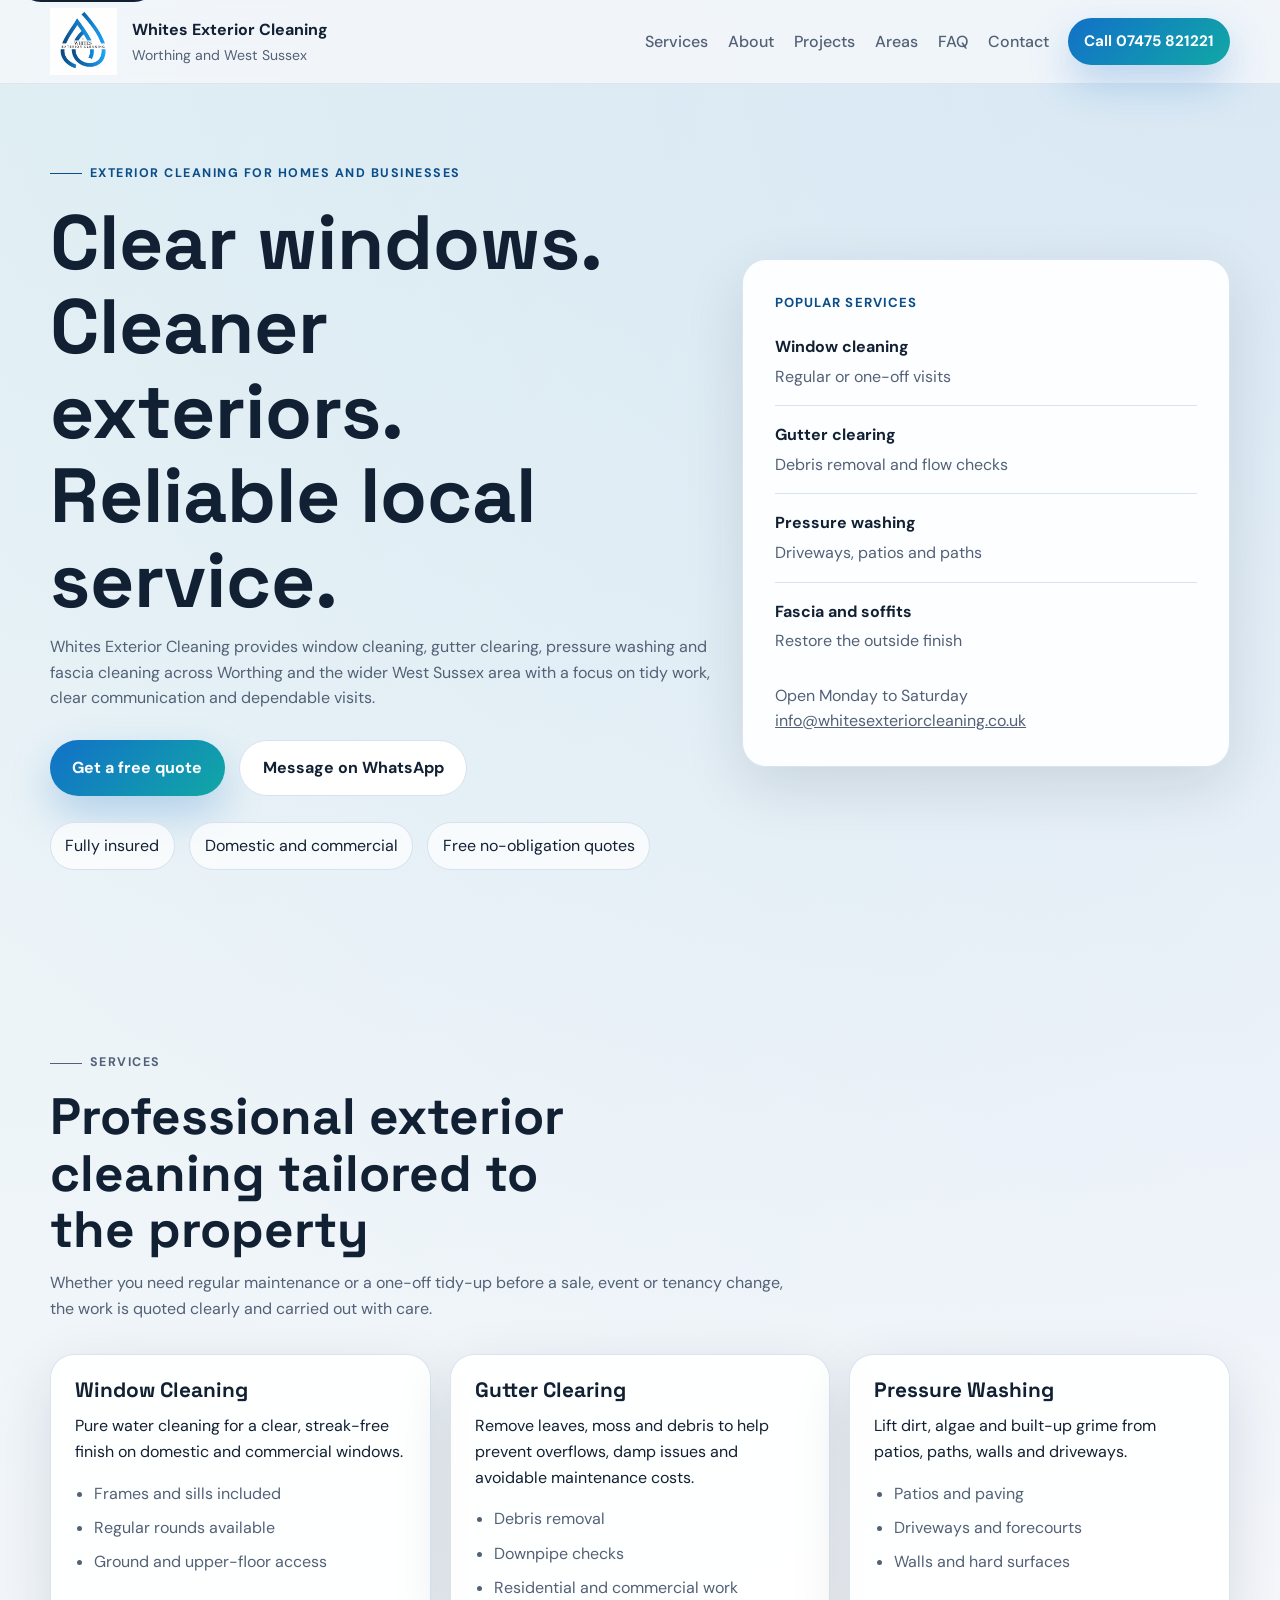
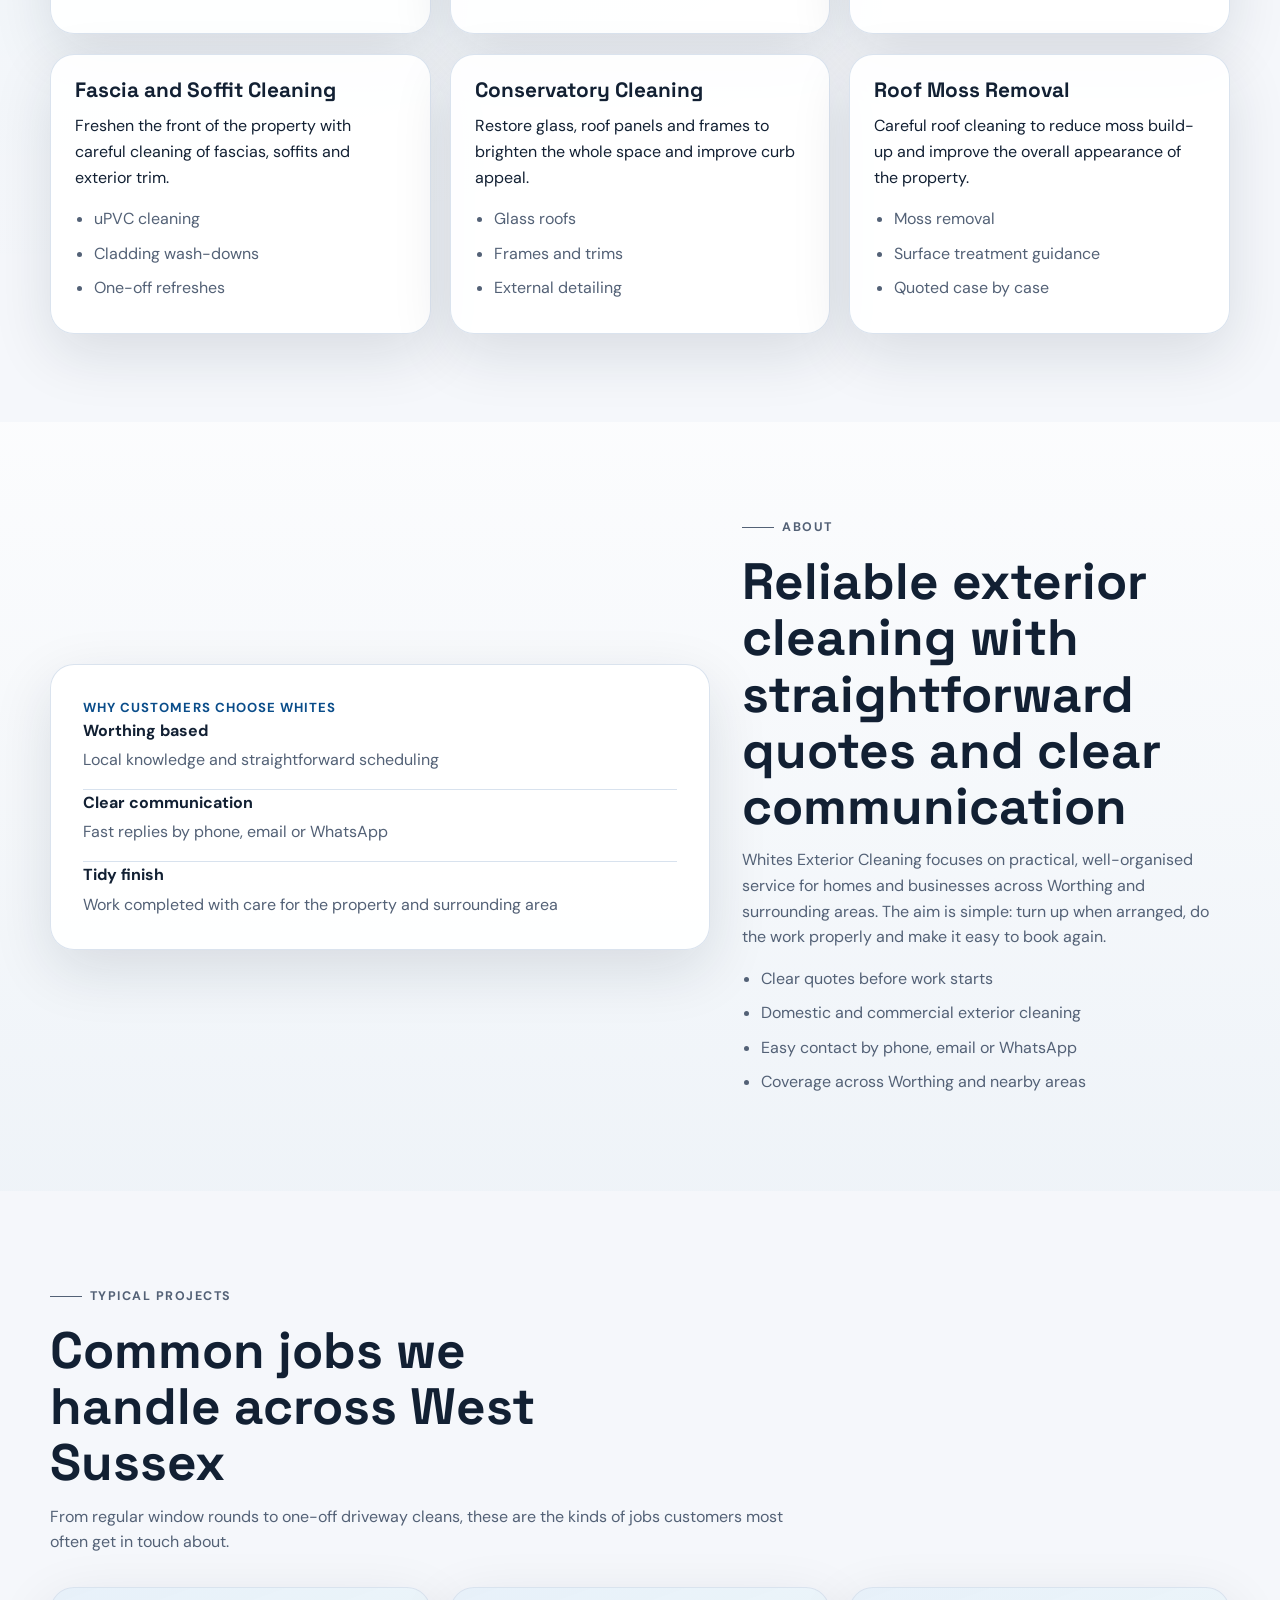
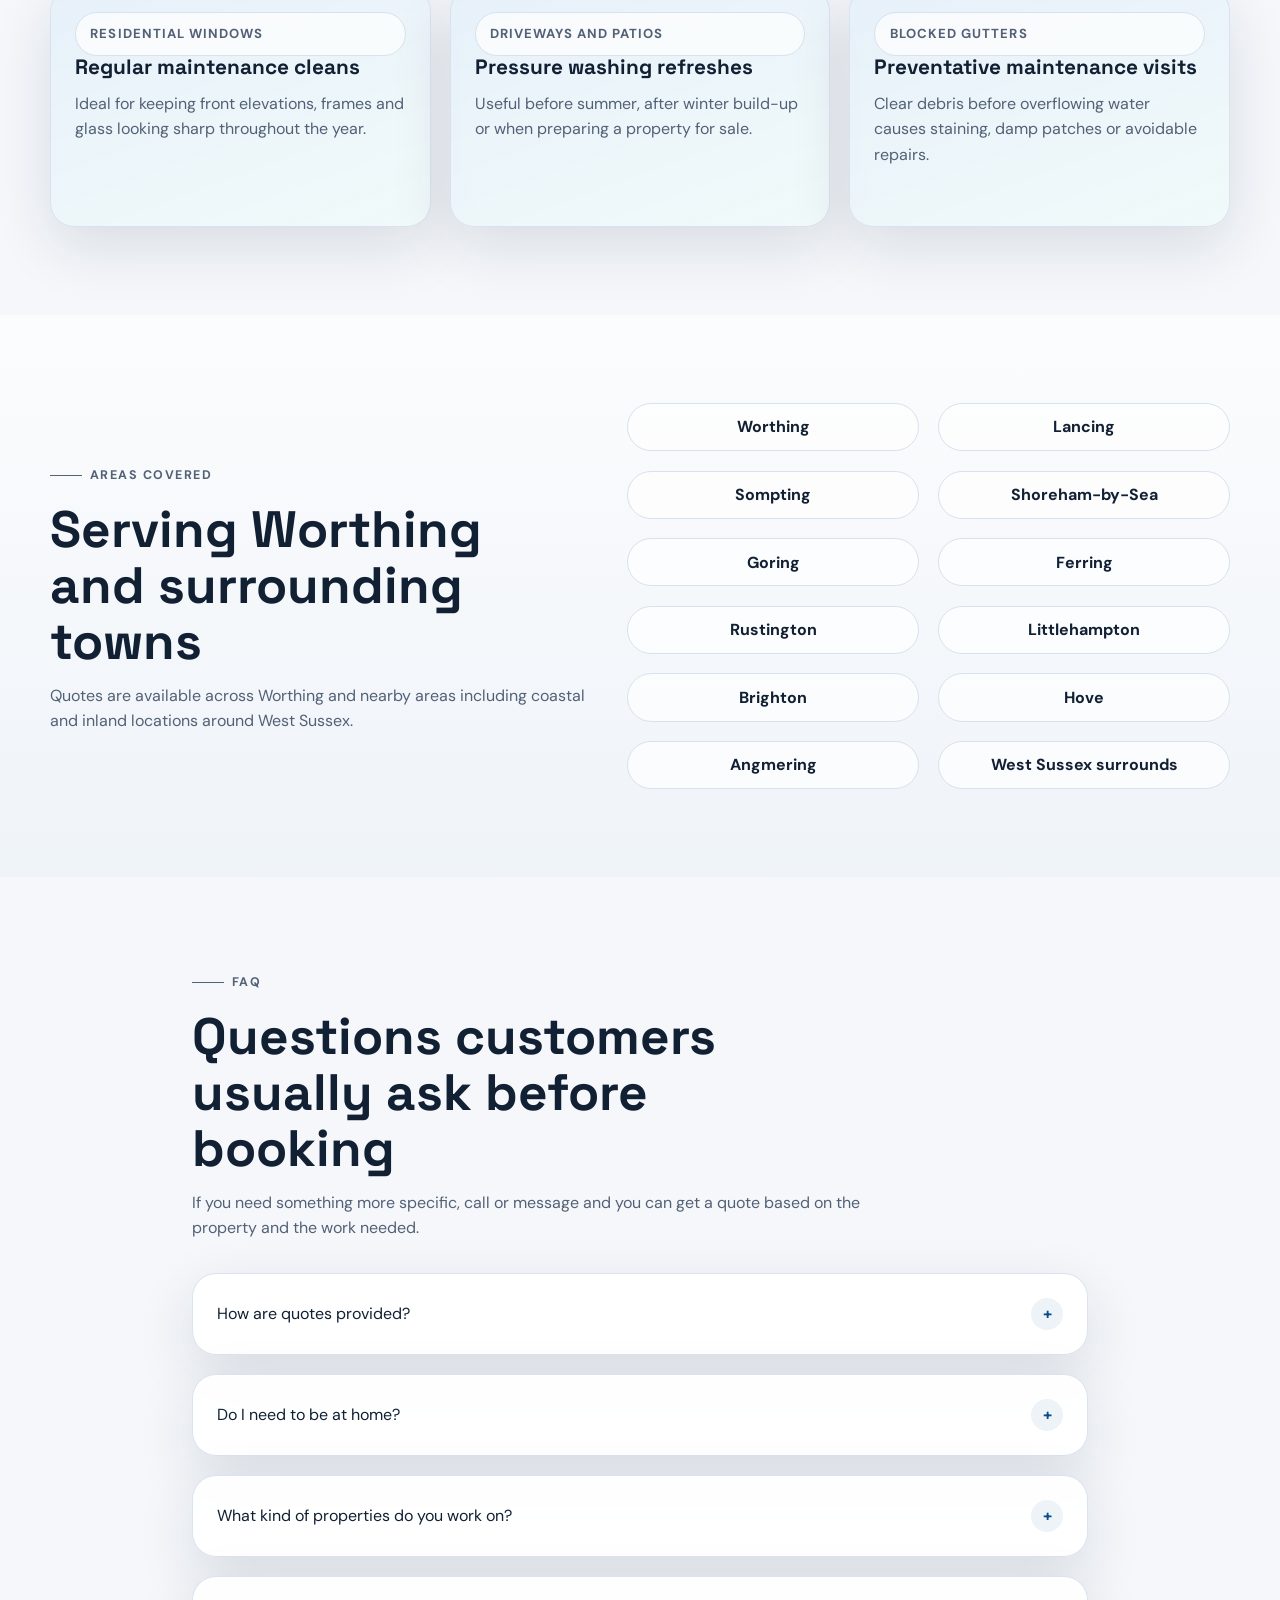
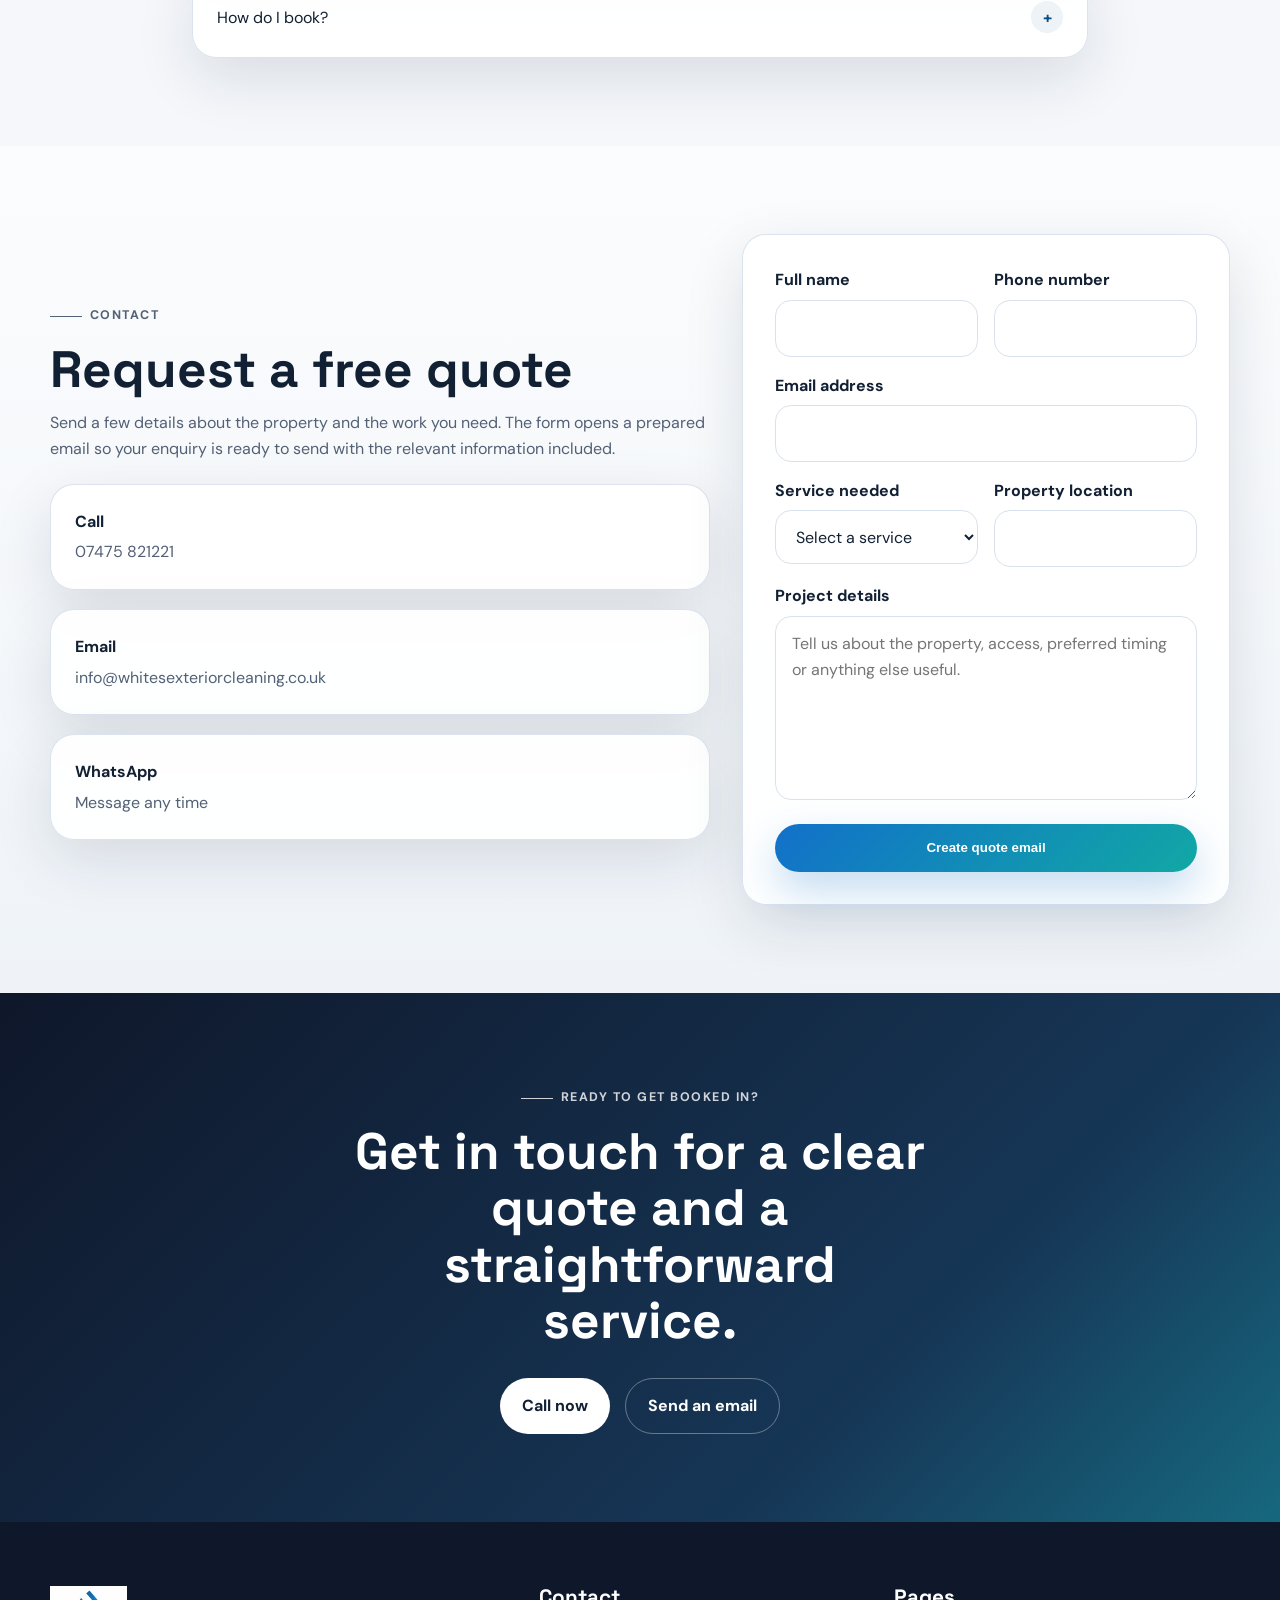
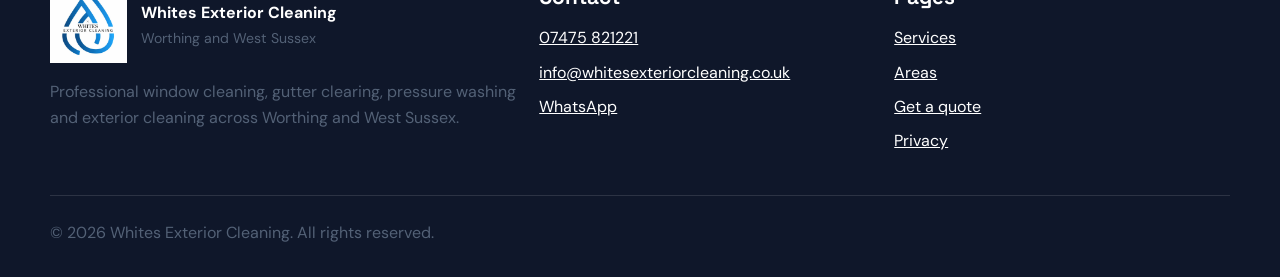
==== index.html @ 493ed728 "Set up maintainable static site for Cloudflare Pages Replace the old single-file page with a cleaner" ====
<!DOCTYPE html>
<html lang="en-GB">
<head>
    <meta charset="UTF-8">
    <meta name="viewport" content="width=device-width, initial-scale=1.0">
    <meta http-equiv="X-UA-Compatible" content="IE=edge">
    <title>Whites Exterior Cleaning | Window Cleaning in Worthing & West Sussex</title>
    <meta name="description" content="Professional window cleaning, gutter clearing, fascia cleaning and pressure washing in Worthing and across West Sussex. Fully insured, reliable and free quotes.">
    <meta name="robots" content="index, follow">
    <meta name="author" content="Whites Exterior Cleaning">
    <meta name="theme-color" content="#0f172a">
    <link rel="canonical" href="https://whitesexteriorcleaning.co.uk/">
    <link rel="icon" href="assets/favicon.png" type="image/png">
    <link rel="apple-touch-icon" href="assets/apple-touch-icon.png">
    <link rel="manifest" href="site.webmanifest">
    <link rel="preconnect" href="https://fonts.googleapis.com">
    <link rel="preconnect" href="https://fonts.gstatic.com" crossorigin>
    <link href="https://fonts.googleapis.com/css2?family=Space+Grotesk:wght@500;600;700&family=DM+Sans:wght@400;500;700&display=swap" rel="stylesheet">
    <meta property="og:type" content="website">
    <meta property="og:title" content="Whites Exterior Cleaning | Window Cleaning in Worthing & West Sussex">
    <meta property="og:description" content="Trusted exterior cleaning for homes and businesses across Worthing and surrounding areas.">
    <meta property="og:url" content="https://whitesexteriorcleaning.co.uk/">
    <meta property="og:image" content="https://whitesexteriorcleaning.co.uk/assets/social-card.svg">
    <meta property="og:locale" content="en_GB">
    <meta name="twitter:card" content="summary_large_image">
    <meta name="twitter:title" content="Whites Exterior Cleaning | Worthing & West Sussex">
    <meta name="twitter:description" content="Professional window cleaning, gutter clearing and pressure washing with free quotes.">
    <meta name="twitter:image" content="https://whitesexteriorcleaning.co.uk/assets/social-card.svg">
    <script>document.documentElement.classList.add('js');</script>
    <script type="application/ld+json">
    {
        "@context": "https://schema.org",
        "@type": "LocalBusiness",
        "name": "Whites Exterior Cleaning",
        "image": "https://whitesexteriorcleaning.co.uk/assets/logo.png",
        "url": "https://whitesexteriorcleaning.co.uk/",
        "telephone": "+447475821221",
        "email": "info@whitesexteriorcleaning.co.uk",
        "priceRange": "GBP",
        "address": {
            "@type": "PostalAddress",
            "addressLocality": "Worthing",
            "addressRegion": "West Sussex",
            "addressCountry": "GB"
        },
        "openingHours": "Mo-Sa 08:00-18:00",
        "areaServed": [
            "Worthing",
            "Lancing",
            "Shoreham-by-Sea",
            "Brighton",
            "Hove",
            "Ferring",
            "Rustington",
            "Littlehampton"
        ],
        "sameAs": [
            "https://www.instagram.com/whitescleaningservices/",
            "https://www.facebook.com/jackwhitescleaningservices/"
        ]
    }
    </script>
    <link rel="stylesheet" href="styles.css">
    <script src="script.js" defer></script>
</head>
<body>
    <a class="skip-link" href="#main-content">Skip to content</a>

    <header class="site-header" id="top">
        <div class="container nav-shell">
            <a class="brand" href="#top" aria-label="Whites Exterior Cleaning home">
                <img class="brand-logo" src="assets/logo.png" alt="">
                <span class="brand-text">
                    <strong>Whites Exterior Cleaning</strong>
                    <span>Worthing and West Sussex</span>
                </span>
            </a>

            <button class="menu-toggle" type="button" aria-expanded="false" aria-controls="site-nav" aria-label="Open navigation">
                <span></span>
                <span></span>
                <span></span>
            </button>

            <nav class="site-nav" id="site-nav" aria-label="Primary">
                <ul>
                    <li><a href="#services">Services</a></li>
                    <li><a href="#about">About</a></li>
                    <li><a href="#projects">Projects</a></li>
                    <li><a href="#areas">Areas</a></li>
                    <li><a href="#faq">FAQ</a></li>
                    <li><a href="#contact">Contact</a></li>
                </ul>
                <a class="button button-small" href="tel:07475821221">Call 07475 821221</a>
            </nav>
        </div>
    </header>

    <main id="main-content">
        <section class="hero section">
            <div class="container hero-grid">
                <div class="hero-copy reveal">
                    <p class="eyebrow">Exterior cleaning for homes and businesses</p>
                    <h1>Clear windows. Cleaner exteriors. Reliable local service.</h1>
                    <p class="lead">Whites Exterior Cleaning provides window cleaning, gutter clearing, pressure washing and fascia cleaning across Worthing and the wider West Sussex area with a focus on tidy work, clear communication and dependable visits.</p>
                    <div class="hero-actions">
                        <a class="button" href="#contact">Get a free quote</a>
                        <a class="button button-secondary" href="https://wa.me/447475821221" target="_blank" rel="noreferrer">Message on WhatsApp</a>
                    </div>
                    <ul class="trust-list" aria-label="Business highlights">
                        <li>Fully insured</li>
                        <li>Domestic and commercial</li>
                        <li>Free no-obligation quotes</li>
                    </ul>
                </div>

                <aside class="hero-panel reveal">
                    <div class="panel-card">
                        <p class="panel-label">Popular services</p>
                        <ul class="service-summary">
                            <li><strong>Window cleaning</strong><span>Regular or one-off visits</span></li>
                            <li><strong>Gutter clearing</strong><span>Debris removal and flow checks</span></li>
                            <li><strong>Pressure washing</strong><span>Driveways, patios and paths</span></li>
                            <li><strong>Fascia and soffits</strong><span>Restore the outside finish</span></li>
                        </ul>
                        <div class="panel-note">
                            <p>Open Monday to Saturday</p>
                            <a href="mailto:info@whitesexteriorcleaning.co.uk">info@whitesexteriorcleaning.co.uk</a>
                        </div>
                    </div>
                </aside>
            </div>
        </section>

        <section class="section" id="services">
            <div class="container">
                <div class="section-heading reveal">
                    <p class="eyebrow">Services</p>
                    <h2>Professional exterior cleaning tailored to the property</h2>
                    <p>Whether you need regular maintenance or a one-off tidy-up before a sale, event or tenancy change, the work is quoted clearly and carried out with care.</p>
                </div>

                <div class="card-grid services-grid">
                    <article class="card reveal">
                        <h3>Window Cleaning</h3>
                        <p>Pure water cleaning for a clear, streak-free finish on domestic and commercial windows.</p>
                        <ul>
                            <li>Frames and sills included</li>
                            <li>Regular rounds available</li>
                            <li>Ground and upper-floor access</li>
                        </ul>
                    </article>
                    <article class="card reveal">
                        <h3>Gutter Clearing</h3>
                        <p>Remove leaves, moss and debris to help prevent overflows, damp issues and avoidable maintenance costs.</p>
                        <ul>
                            <li>Debris removal</li>
                            <li>Downpipe checks</li>
                            <li>Residential and commercial work</li>
                        </ul>
                    </article>
                    <article class="card reveal">
                        <h3>Pressure Washing</h3>
                        <p>Lift dirt, algae and built-up grime from patios, paths, walls and driveways.</p>
                        <ul>
                            <li>Patios and paving</li>
                            <li>Driveways and forecourts</li>
                            <li>Walls and hard surfaces</li>
                        </ul>
                    </article>
                    <article class="card reveal">
                        <h3>Fascia and Soffit Cleaning</h3>
                        <p>Freshen the front of the property with careful cleaning of fascias, soffits and exterior trim.</p>
                        <ul>
                            <li>uPVC cleaning</li>
                            <li>Cladding wash-downs</li>
                            <li>One-off refreshes</li>
                        </ul>
                    </article>
                    <article class="card reveal">
                        <h3>Conservatory Cleaning</h3>
                        <p>Restore glass, roof panels and frames to brighten the whole space and improve curb appeal.</p>
                        <ul>
                            <li>Glass roofs</li>
                            <li>Frames and trims</li>
                            <li>External detailing</li>
                        </ul>
                    </article>
                    <article class="card reveal">
                        <h3>Roof Moss Removal</h3>
                        <p>Careful roof cleaning to reduce moss build-up and improve the overall appearance of the property.</p>
                        <ul>
                            <li>Moss removal</li>
                            <li>Surface treatment guidance</li>
                            <li>Quoted case by case</li>
                        </ul>
                    </article>
                </div>
            </div>
        </section>

        <section class="section section-alt" id="about">
            <div class="container split-layout">
                <div class="info-panel reveal" aria-hidden="true">
                    <div class="info-panel-inner">
                        <p class="panel-label">Why customers choose Whites</p>
                        <div class="info-stat">
                            <strong>Worthing based</strong>
                            <span>Local knowledge and straightforward scheduling</span>
                        </div>
                        <div class="info-stat">
                            <strong>Clear communication</strong>
                            <span>Fast replies by phone, email or WhatsApp</span>
                        </div>
                        <div class="info-stat">
                            <strong>Tidy finish</strong>
                            <span>Work completed with care for the property and surrounding area</span>
                        </div>
                    </div>
                </div>

                <div class="split-copy reveal">
                    <p class="eyebrow">About</p>
                    <h2>Reliable exterior cleaning with straightforward quotes and clear communication</h2>
                    <p>Whites Exterior Cleaning focuses on practical, well-organised service for homes and businesses across Worthing and surrounding areas. The aim is simple: turn up when arranged, do the work properly and make it easy to book again.</p>
                    <ul class="check-list">
                        <li>Clear quotes before work starts</li>
                        <li>Domestic and commercial exterior cleaning</li>
                        <li>Easy contact by phone, email or WhatsApp</li>
                        <li>Coverage across Worthing and nearby areas</li>
                    </ul>
                </div>
            </div>
        </section>

        <section class="section" id="projects">
            <div class="container">
                <div class="section-heading reveal">
                    <p class="eyebrow">Typical projects</p>
                    <h2>Common jobs we handle across West Sussex</h2>
                    <p>From regular window rounds to one-off driveway cleans, these are the kinds of jobs customers most often get in touch about.</p>
                </div>

                <div class="project-grid">
                    <article class="project-card reveal">
                        <p class="project-tag">Residential windows</p>
                        <h3>Regular maintenance cleans</h3>
                        <p>Ideal for keeping front elevations, frames and glass looking sharp throughout the year.</p>
                    </article>
                    <article class="project-card reveal">
                        <p class="project-tag">Driveways and patios</p>
                        <h3>Pressure washing refreshes</h3>
                        <p>Useful before summer, after winter build-up or when preparing a property for sale.</p>
                    </article>
                    <article class="project-card reveal">
                        <p class="project-tag">Blocked gutters</p>
                        <h3>Preventative maintenance visits</h3>
                        <p>Clear debris before overflowing water causes staining, damp patches or avoidable repairs.</p>
                    </article>
                </div>
            </div>
        </section>

        <section class="section section-alt" id="areas">
            <div class="container split-layout compact-split">
                <div class="split-copy reveal">
                    <p class="eyebrow">Areas covered</p>
                    <h2>Serving Worthing and surrounding towns</h2>
                    <p>Quotes are available across Worthing and nearby areas including coastal and inland locations around West Sussex.</p>
                </div>

                <div class="town-grid reveal" aria-label="Areas covered">
                    <span>Worthing</span>
                    <span>Lancing</span>
                    <span>Sompting</span>
                    <span>Shoreham-by-Sea</span>
                    <span>Goring</span>
                    <span>Ferring</span>
                    <span>Rustington</span>
                    <span>Littlehampton</span>
                    <span>Brighton</span>
                    <span>Hove</span>
                    <span>Angmering</span>
                    <span>West Sussex surrounds</span>
                </div>
            </div>
        </section>

        <section class="section" id="faq">
            <div class="container faq-shell">
                <div class="section-heading reveal">
                    <p class="eyebrow">FAQ</p>
                    <h2>Questions customers usually ask before booking</h2>
                    <p>If you need something more specific, call or message and you can get a quote based on the property and the work needed.</p>
                </div>

                <div class="faq-list reveal-group">
                    <article class="faq-item reveal">
                        <button class="faq-question" type="button" aria-expanded="false">
                            <span>How are quotes provided?</span>
                            <span class="faq-symbol" aria-hidden="true">+</span>
                        </button>
                        <div class="faq-answer">
                            <p>Quotes are tailored to the size of the property, access requirements and the type of cleaning required. Use the contact form, call or send a WhatsApp message with the details.</p>
                        </div>
                    </article>
                    <article class="faq-item reveal">
                        <button class="faq-question" type="button" aria-expanded="false">
                            <span>Do I need to be at home?</span>
                            <span class="faq-symbol" aria-hidden="true">+</span>
                        </button>
                        <div class="faq-answer">
                            <p>For most exterior work you do not need to be on site, provided access is arranged in advance. Interior access would only be needed for internal cleaning.</p>
                        </div>
                    </article>
                    <article class="faq-item reveal">
                        <button class="faq-question" type="button" aria-expanded="false">
                            <span>What kind of properties do you work on?</span>
                            <span class="faq-symbol" aria-hidden="true">+</span>
                        </button>
                        <div class="faq-answer">
                            <p>Whites Exterior Cleaning covers domestic homes, rental properties, shopfronts, offices and other commercial premises depending on access and scope.</p>
                        </div>
                    </article>
                    <article class="faq-item reveal">
                        <button class="faq-question" type="button" aria-expanded="false">
                            <span>How do I book?</span>
                            <span class="faq-symbol" aria-hidden="true">+</span>
                        </button>
                        <div class="faq-answer">
                            <p>You can call directly, send a WhatsApp message, email the business or use the contact form below to create a pre-filled quote email.</p>
                        </div>
                    </article>
                </div>
            </div>
        </section>

        <section class="section section-alt" id="contact">
            <div class="container contact-grid">
                <div class="contact-copy reveal">
                    <p class="eyebrow">Contact</p>
                    <h2>Request a free quote</h2>
                    <p>Send a few details about the property and the work you need. The form opens a prepared email so your enquiry is ready to send with the relevant information included.</p>
                    <div class="contact-cards">
                        <a class="contact-card" href="tel:07475821221">
                            <strong>Call</strong>
                            <span>07475 821221</span>
                        </a>
                        <a class="contact-card" href="mailto:info@whitesexteriorcleaning.co.uk">
                            <strong>Email</strong>
                            <span>info@whitesexteriorcleaning.co.uk</span>
                        </a>
                        <a class="contact-card" href="https://wa.me/447475821221" target="_blank" rel="noreferrer">
                            <strong>WhatsApp</strong>
                            <span>Message any time</span>
                        </a>
                    </div>
                </div>

                <div class="form-card reveal">
                    <form id="contact-form" data-recipient="info@whitesexteriorcleaning.co.uk">
                        <div class="form-row">
                            <div>
                                <label for="name">Full name</label>
                                <input id="name" name="name" type="text" autocomplete="name" required>
                            </div>
                            <div>
                                <label for="phone">Phone number</label>
                                <input id="phone" name="phone" type="tel" autocomplete="tel" required>
                            </div>
                        </div>

                        <div>
                            <label for="email">Email address</label>
                            <input id="email" name="email" type="email" autocomplete="email">
                        </div>

                        <div class="form-row">
                            <div>
                                <label for="service">Service needed</label>
                                <select id="service" name="service" required>
                                    <option value="">Select a service</option>
                                    <option>Window cleaning</option>
                                    <option>Gutter clearing</option>
                                    <option>Pressure washing</option>
                                    <option>Fascia and soffit cleaning</option>
                                    <option>Conservatory cleaning</option>
                                    <option>Roof moss removal</option>
                                    <option>Other / not sure yet</option>
                                </select>
                            </div>
                            <div>
                                <label for="location">Property location</label>
                                <input id="location" name="location" type="text" autocomplete="address-level2" required>
                            </div>
                        </div>

                        <div>
                            <label for="message">Project details</label>
                            <textarea id="message" name="message" rows="6" placeholder="Tell us about the property, access, preferred timing or anything else useful."></textarea>
                        </div>

                        <button class="button" type="submit">Create quote email</button>
                        <p class="form-note" id="contact-note" hidden>If your email app does not open, email <a href="mailto:info@whitesexteriorcleaning.co.uk">info@whitesexteriorcleaning.co.uk</a> or use WhatsApp instead.</p>
                    </form>
                </div>
            </div>
        </section>

        <section class="section cta-section">
            <div class="container cta-shell reveal">
                <p class="eyebrow eyebrow-light">Ready to get booked in?</p>
                <h2>Get in touch for a clear quote and a straightforward service.</h2>
                <div class="hero-actions cta-actions">
                    <a class="button button-light" href="tel:07475821221">Call now</a>
                    <a class="button button-outline-light" href="mailto:info@whitesexteriorcleaning.co.uk">Send an email</a>
                </div>
            </div>
        </section>
    </main>

    <footer class="site-footer">
        <div class="container footer-grid">
            <div>
                <a class="brand brand-footer" href="#top">
                    <img class="brand-logo" src="assets/logo.png" alt="">
                    <span class="brand-text">
                        <strong>Whites Exterior Cleaning</strong>
                        <span>Worthing and West Sussex</span>
                    </span>
                </a>
                <p>Professional window cleaning, gutter clearing, pressure washing and exterior cleaning across Worthing and West Sussex.</p>
            </div>
            <div>
                <h3>Contact</h3>
                <ul class="footer-list">
                    <li><a href="tel:07475821221">07475 821221</a></li>
                    <li><a href="mailto:info@whitesexteriorcleaning.co.uk">info@whitesexteriorcleaning.co.uk</a></li>
                    <li><a href="https://wa.me/447475821221" target="_blank" rel="noreferrer">WhatsApp</a></li>
                </ul>
            </div>
            <div>
                <h3>Pages</h3>
                <ul class="footer-list">
                    <li><a href="#services">Services</a></li>
                    <li><a href="#areas">Areas</a></li>
                    <li><a href="#contact">Get a quote</a></li>
                    <li><a href="privacy.html">Privacy</a></li>
                </ul>
            </div>
        </div>
        <div class="container footer-bottom">
            <p>&copy; 2026 Whites Exterior Cleaning. All rights reserved.</p>
        </div>
    </footer>
</body>
</html>
---- styles.css ----
:root {
    --bg: #f5f7fb;
    --surface: #ffffff;
    --surface-alt: #eef3f8;
    --ink: #122033;
    --muted: #536176;
    --line: #d8e2ee;
    --brand: #1270c9;
    --brand-deep: #0a4d8a;
    --accent: #11a8a5;
    --shadow: 0 20px 60px rgba(18, 32, 51, 0.12);
    --radius: 24px;
    --container: 1180px;
}

* {
    box-sizing: border-box;
}

html {
    scroll-behavior: smooth;
}

body {
    margin: 0;
    font-family: "DM Sans", sans-serif;
    color: var(--ink);
    background:
        radial-gradient(circle at top left, rgba(17, 168, 165, 0.08), transparent 28%),
        radial-gradient(circle at top right, rgba(18, 112, 201, 0.1), transparent 24%),
        var(--bg);
    line-height: 1.6;
}

body.nav-open {
    overflow: hidden;
}

img {
    max-width: 100%;
    display: block;
}

a {
    color: inherit;
}

h1,
h2,
h3 {
    margin: 0 0 0.75rem;
    font-family: "Space Grotesk", sans-serif;
    line-height: 1.1;
}

p,
ul {
    margin: 0;
}

ul {
    padding-left: 1.2rem;
}

.container {
    width: min(calc(100% - 2rem), var(--container));
    margin: 0 auto;
}

.section {
    padding: 5.5rem 0;
}

.section-alt {
    background: linear-gradient(180deg, rgba(255, 255, 255, 0.65), rgba(238, 243, 248, 0.9));
}

.skip-link {
    position: absolute;
    left: 1rem;
    top: -3rem;
    z-index: 100;
    background: var(--ink);
    color: #fff;
    padding: 0.75rem 1rem;
    border-radius: 999px;
    text-decoration: none;
}

.skip-link:focus {
    top: 1rem;
}

.site-header {
    position: sticky;
    top: 0;
    z-index: 20;
    backdrop-filter: blur(18px);
    background: rgba(245, 247, 251, 0.84);
    border-bottom: 1px solid rgba(216, 226, 238, 0.8);
}

.nav-shell {
    display: flex;
    align-items: center;
    justify-content: space-between;
    gap: 1.5rem;
    min-height: 5.2rem;
}

.brand {
    display: inline-flex;
    align-items: center;
    gap: 0.9rem;
    text-decoration: none;
    min-width: 0;
}

.brand-logo {
    width: 4.2rem;
    height: 4.2rem;
    object-fit: contain;
    flex: 0 0 auto;
}

.brand-mark {
    display: inline-grid;
    place-items: center;
    width: 2.75rem;
    height: 2.75rem;
    border-radius: 0.9rem;
    background: linear-gradient(135deg, var(--brand), var(--accent));
    color: #fff;
    font-family: "Space Grotesk", sans-serif;
    font-weight: 700;
    letter-spacing: 0.04em;
}

.brand-text {
    display: grid;
    gap: 0.1rem;
}

.brand-text strong {
    font-size: 1rem;
}

.brand-text span {
    color: var(--muted);
    font-size: 0.88rem;
}

.site-nav {
    display: flex;
    align-items: center;
    justify-content: flex-end;
    flex-wrap: wrap;
    gap: 1.2rem;
}

.site-nav ul {
    display: flex;
    flex-wrap: wrap;
    justify-content: flex-end;
    gap: 1.25rem;
    padding: 0;
    list-style: none;
}

.site-nav a {
    text-decoration: none;
}

.site-nav ul a {
    color: var(--muted);
    font-weight: 500;
}

.site-nav ul a:hover,
.site-nav ul a:focus-visible,
.footer-list a:hover,
.footer-list a:focus-visible {
    color: var(--brand);
}

.menu-toggle {
    display: none;
    padding: 0.35rem;
    border: 0;
    background: transparent;
    cursor: pointer;
}

.menu-toggle span {
    display: block;
    width: 1.5rem;
    height: 2px;
    margin: 0.3rem 0;
    background: var(--ink);
    transition: transform 0.2s ease, opacity 0.2s ease;
}

.button {
    display: inline-flex;
    align-items: center;
    justify-content: center;
    gap: 0.5rem;
    min-height: 3rem;
    padding: 0.9rem 1.4rem;
    border: 0;
    border-radius: 999px;
    background: linear-gradient(135deg, var(--brand), var(--accent));
    color: #fff;
    font-weight: 700;
    text-decoration: none;
    cursor: pointer;
    box-shadow: 0 18px 40px rgba(18, 112, 201, 0.25);
}

.button:hover,
.button:focus-visible {
    filter: brightness(1.04);
    transform: translateY(-1px);
}

.button-small {
    min-height: 2.6rem;
    padding: 0.7rem 1rem;
    font-size: 0.95rem;
}

.button-secondary {
    background: #fff;
    color: var(--ink);
    border: 1px solid var(--line);
    box-shadow: none;
}

.button-light {
    background: #fff;
    color: var(--ink);
    box-shadow: none;
}

.button-outline-light {
    background: transparent;
    color: #fff;
    border: 1px solid rgba(255, 255, 255, 0.35);
    box-shadow: none;
}

.hero {
    padding-top: 4.5rem;
}

.hero-grid,
.split-layout,
.contact-grid {
    display: grid;
    grid-template-columns: 1.15fr 0.85fr;
    gap: 2rem;
    align-items: center;
}

.compact-split {
    grid-template-columns: 0.95fr 1.05fr;
}

.hero-copy h1 {
    font-size: clamp(2.6rem, 6vw, 4.9rem);
    max-width: 12ch;
}

.lead,
.section-heading p,
.split-copy p,
.contact-copy p,
.faq-answer p,
.project-card p,
.site-footer p,
.legal-shell p {
    color: var(--muted);
}

.eyebrow {
    display: inline-flex;
    align-items: center;
    gap: 0.5rem;
    margin-bottom: 1rem;
    color: var(--brand-deep);
    text-transform: uppercase;
    letter-spacing: 0.12em;
    font-size: 0.78rem;
    font-weight: 700;
}

.eyebrow::before {
    content: "";
    width: 2rem;
    height: 1px;
    background: currentColor;
}

.eyebrow-light {
    color: rgba(255, 255, 255, 0.8);
}

.hero-actions {
    display: flex;
    flex-wrap: wrap;
    gap: 0.9rem;
    margin-top: 1.8rem;
}

.trust-list {
    display: flex;
    flex-wrap: wrap;
    gap: 0.9rem;
    list-style: none;
    padding: 0;
    margin-top: 1.6rem;
}

.trust-list li,
.town-grid span,
.project-tag {
    padding: 0.65rem 0.9rem;
    border: 1px solid var(--line);
    border-radius: 999px;
    background: rgba(255, 255, 255, 0.72);
}

.hero-panel,
.info-panel {
    position: relative;
}

.panel-card,
.info-panel-inner,
.form-card,
.card,
.project-card,
.contact-card,
.faq-item,
.legal-shell {
    background: rgba(255, 255, 255, 0.92);
    border: 1px solid rgba(216, 226, 238, 0.95);
    border-radius: var(--radius);
    box-shadow: var(--shadow);
}

.panel-card,
.info-panel-inner,
.form-card,
.legal-shell {
    padding: 2rem;
}

.panel-label,
.project-tag {
    color: var(--brand-deep);
    font-weight: 700;
    font-size: 0.82rem;
    text-transform: uppercase;
    letter-spacing: 0.08em;
}

.service-summary {
    margin: 1.3rem 0 1.8rem;
    padding: 0;
    list-style: none;
    display: grid;
    gap: 1rem;
}

.service-summary li,
.info-stat {
    display: grid;
    gap: 0.25rem;
    padding-bottom: 1rem;
    border-bottom: 1px solid var(--line);
}

.service-summary li:last-child,
.info-stat:last-child {
    padding-bottom: 0;
    border-bottom: 0;
}

.service-summary span,
.panel-note,
.info-stat span,
.contact-card span {
    color: var(--muted);
}

.section-heading {
    max-width: 46rem;
    margin-bottom: 2rem;
}

.section-heading h2,
.split-copy h2,
.contact-copy h2,
.cta-shell h2,
.legal-shell h1 {
    font-size: clamp(2rem, 4vw, 3.3rem);
    max-width: 16ch;
}

.card-grid,
.project-grid,
.footer-grid,
.town-grid,
.contact-cards,
.faq-list {
    display: grid;
    gap: 1.2rem;
}

.services-grid {
    grid-template-columns: repeat(3, minmax(0, 1fr));
}

.card,
.project-card,
.contact-card,
.faq-item {
    padding: 1.5rem;
}

.card h3,
.project-card h3,
.footer-grid h3,
.legal-section h2 {
    font-size: 1.3rem;
}

.card ul,
.check-list,
.footer-list {
    margin-top: 1rem;
}

.card li,
.check-list li,
.footer-list li {
    margin-bottom: 0.55rem;
    color: var(--muted);
}

.check-list {
    padding-left: 1.2rem;
}

.project-grid {
    grid-template-columns: repeat(3, minmax(0, 1fr));
}

.project-card {
    min-height: 15rem;
    background:
        linear-gradient(160deg, rgba(18, 112, 201, 0.1), rgba(17, 168, 165, 0.06)),
        rgba(255, 255, 255, 0.92);
}

.town-grid {
    grid-template-columns: repeat(2, minmax(0, 1fr));
}

.town-grid span {
    text-align: center;
    font-weight: 700;
}

.faq-shell {
    max-width: 56rem;
}

.faq-question {
    width: 100%;
    display: flex;
    align-items: center;
    justify-content: space-between;
    gap: 1rem;
    padding: 0;
    border: 0;
    background: transparent;
    text-align: left;
    color: var(--ink);
    font: inherit;
    cursor: pointer;
}

.faq-symbol {
    flex: 0 0 auto;
    width: 2rem;
    height: 2rem;
    display: inline-grid;
    place-items: center;
    border-radius: 999px;
    background: var(--surface-alt);
    color: var(--brand-deep);
    font-weight: 700;
}

.faq-answer {
    max-height: 0;
    overflow: hidden;
    transition: max-height 0.25s ease;
}

.faq-item.is-open .faq-answer {
    margin-top: 1rem;
    max-height: 12rem;
}

.faq-item.is-open .faq-symbol {
    transform: rotate(45deg);
}

.contact-cards {
    margin-top: 1.4rem;
}

.contact-card {
    display: grid;
    gap: 0.3rem;
    text-decoration: none;
}

.form-card form,
.legal-shell {
    display: grid;
    gap: 1rem;
}

.form-row {
    display: grid;
    grid-template-columns: repeat(2, minmax(0, 1fr));
    gap: 1rem;
}

label {
    display: block;
    margin-bottom: 0.45rem;
    font-weight: 700;
}

input,
select,
textarea {
    width: 100%;
    padding: 0.9rem 1rem;
    border: 1px solid var(--line);
    border-radius: 16px;
    background: #fff;
    font: inherit;
    color: var(--ink);
}

input:focus,
select:focus,
textarea:focus,
.faq-question:focus-visible,
.menu-toggle:focus-visible,
.button:focus-visible,
a:focus-visible {
    outline: 3px solid rgba(17, 168, 165, 0.25);
    outline-offset: 2px;
}

.form-note {
    font-size: 0.95rem;
    color: var(--muted);
}

.cta-section {
    background: linear-gradient(135deg, #0f172a, #163656 70%, #16687f);
    color: #fff;
}

.cta-shell {
    text-align: center;
}

.cta-shell h2 {
    max-width: 18ch;
    margin-inline: auto;
}

.cta-actions {
    justify-content: center;
}

.site-footer {
    padding: 4rem 0 2rem;
    background: #0f172a;
    color: rgba(255, 255, 255, 0.78);
}

.footer-grid {
    grid-template-columns: 1.4fr 1fr 1fr;
    align-items: start;
}

.brand-footer {
    margin-bottom: 1rem;
}

.brand-footer .brand-logo {
    width: 4.8rem;
    height: 4.8rem;
}

.brand-footer .brand-text strong,
.site-footer h3,
.site-footer a {
    color: #fff;
}

.footer-list {
    list-style: none;
    padding: 0;
}

.footer-bottom {
    margin-top: 2rem;
    padding-top: 1.5rem;
    border-top: 1px solid rgba(255, 255, 255, 0.12);
}

.footer-bottom-single {
    margin-top: 0;
    text-align: center;
}

.legal-page .section {
    padding-top: 4rem;
}

.legal-shell {
    max-width: 54rem;
}

.legal-section {
    display: grid;
    gap: 0.6rem;
}

.js .reveal {
    opacity: 0;
    transform: translateY(20px);
    transition: opacity 0.5s ease, transform 0.5s ease;
}

.js .reveal.is-visible {
    opacity: 1;
    transform: translateY(0);
}

@media (max-width: 960px) {
    .hero-grid,
    .split-layout,
    .contact-grid,
    .compact-split,
    .services-grid,
    .project-grid,
    .footer-grid {
        grid-template-columns: 1fr;
    }

    .hero-copy h1,
    .section-heading h2,
    .split-copy h2,
    .contact-copy h2,
    .cta-shell h2,
    .legal-shell h1 {
        max-width: none;
    }

    .js .menu-toggle {
        display: inline-block;
    }

    .js .site-nav {
        position: fixed;
        inset: 5.2rem 1rem auto 1rem;
        display: none;
        flex-direction: column;
        align-items: stretch;
        padding: 1.1rem;
        background: rgba(255, 255, 255, 0.98);
        border: 1px solid var(--line);
        border-radius: 20px;
        box-shadow: var(--shadow);
    }

    .js .site-nav.is-open {
        display: flex;
    }

    .js .site-nav ul {
        flex-direction: column;
        gap: 0.75rem;
        margin: 0;
    }

    .town-grid,
    .form-row {
        grid-template-columns: 1fr;
    }
}

@media (max-width: 640px) {
    .section {
        padding: 4.5rem 0;
    }

    .nav-shell {
        min-height: 4.8rem;
    }

    .brand-text span {
        display: none;
    }

    .brand-logo {
        width: 3.5rem;
        height: 3.5rem;
    }

    .hero-actions,
    .trust-list {
        flex-direction: column;
        align-items: stretch;
    }

    .button,
    .button-secondary,
    .button-light,
    .button-outline-light {
        width: 100%;
    }

    .panel-card,
    .info-panel-inner,
    .form-card,
    .legal-shell,
    .card,
    .project-card,
    .contact-card,
    .faq-item {
        padding: 1.25rem;
    }
}

@media (prefers-reduced-motion: reduce) {
    html {
        scroll-behavior: auto;
    }

    *,
    *::before,
    *::after {
        animation: none !important;
        transition: none !important;
    }

    .js .reveal {
        opacity: 1;
        transform: none;
    }
}
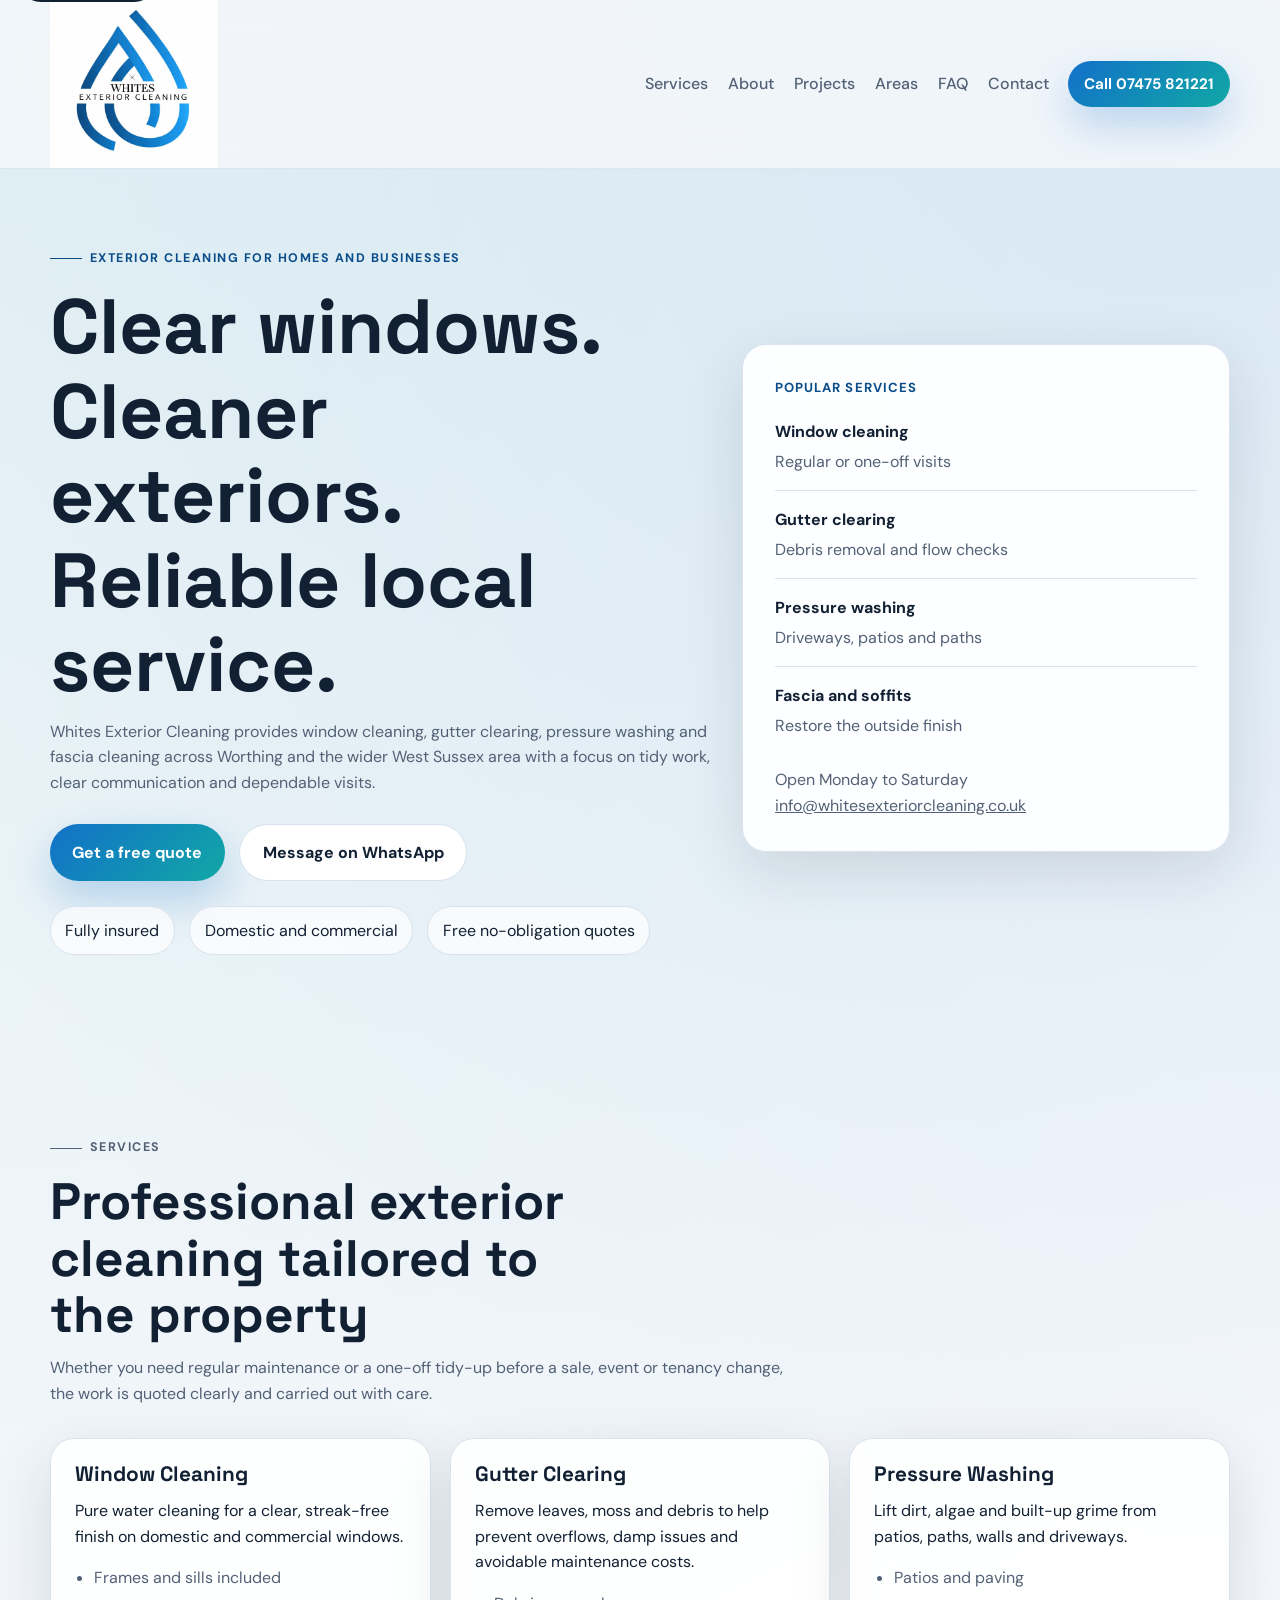
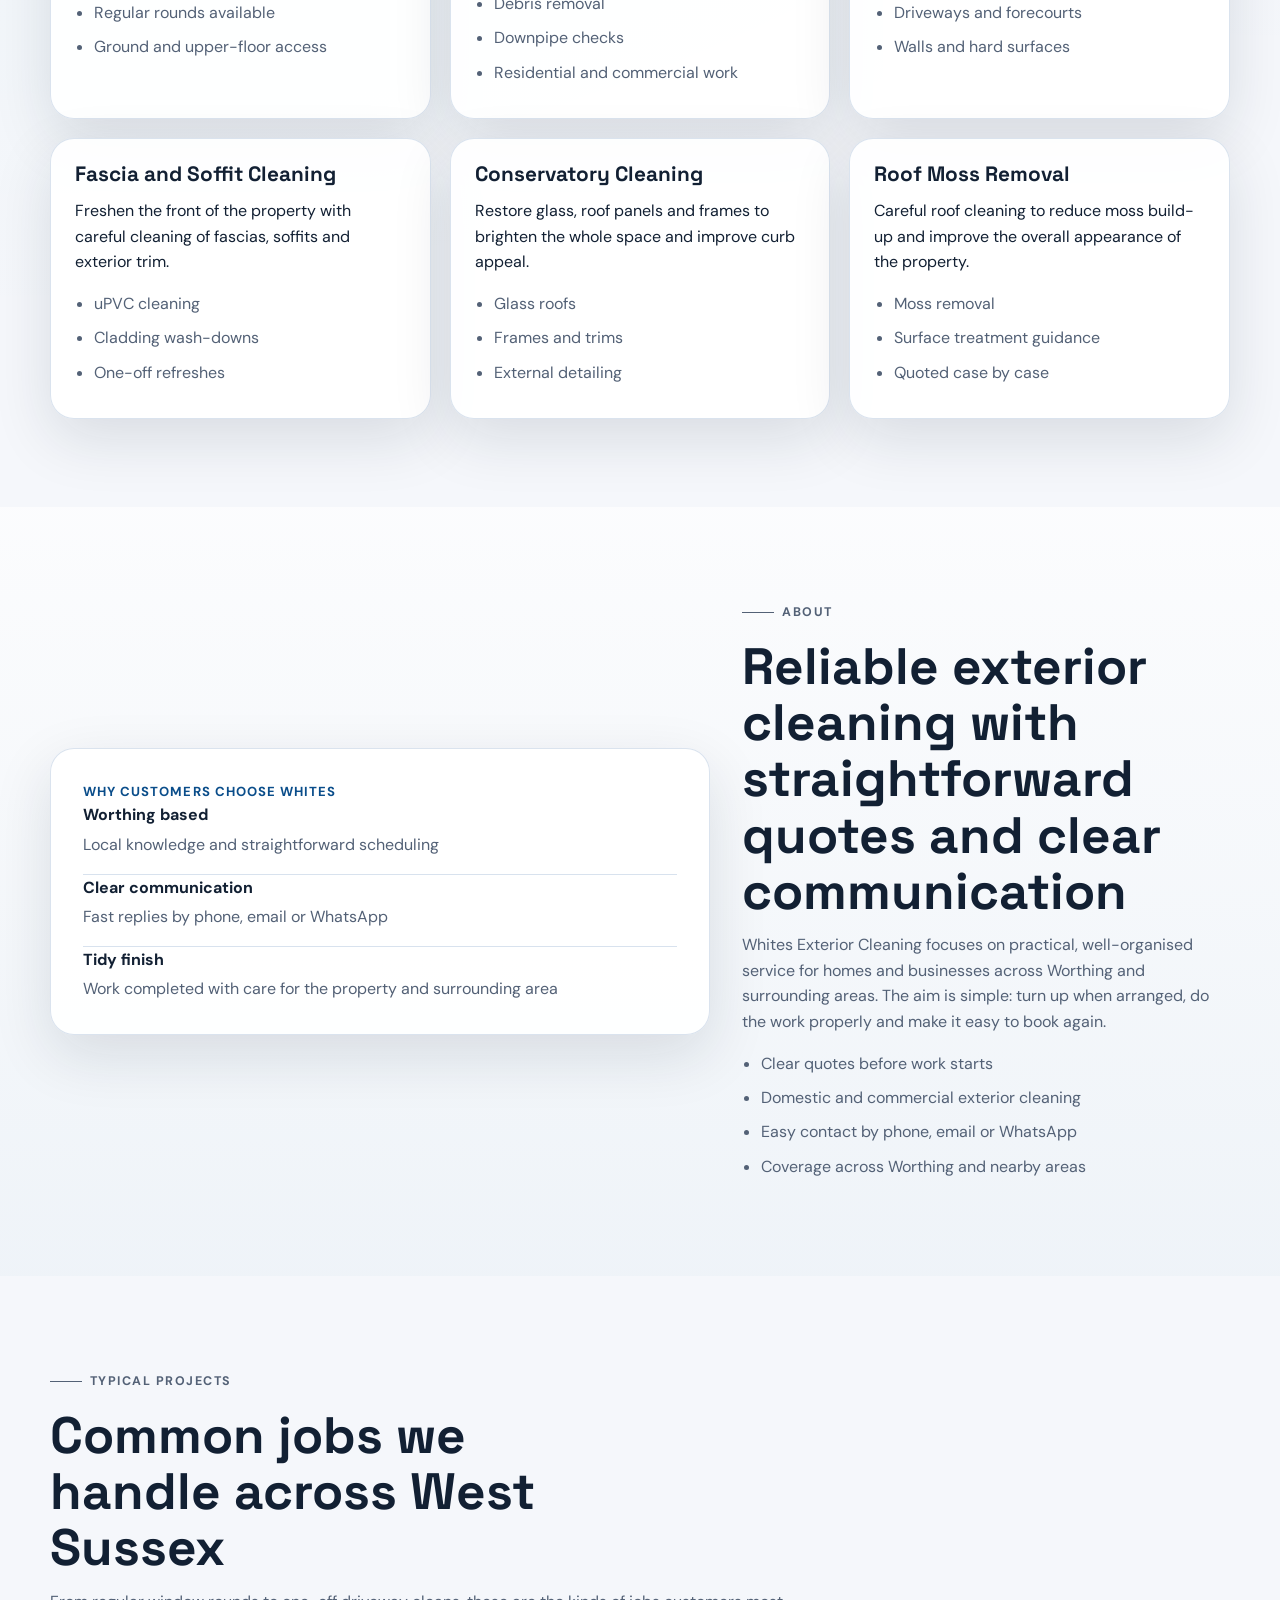
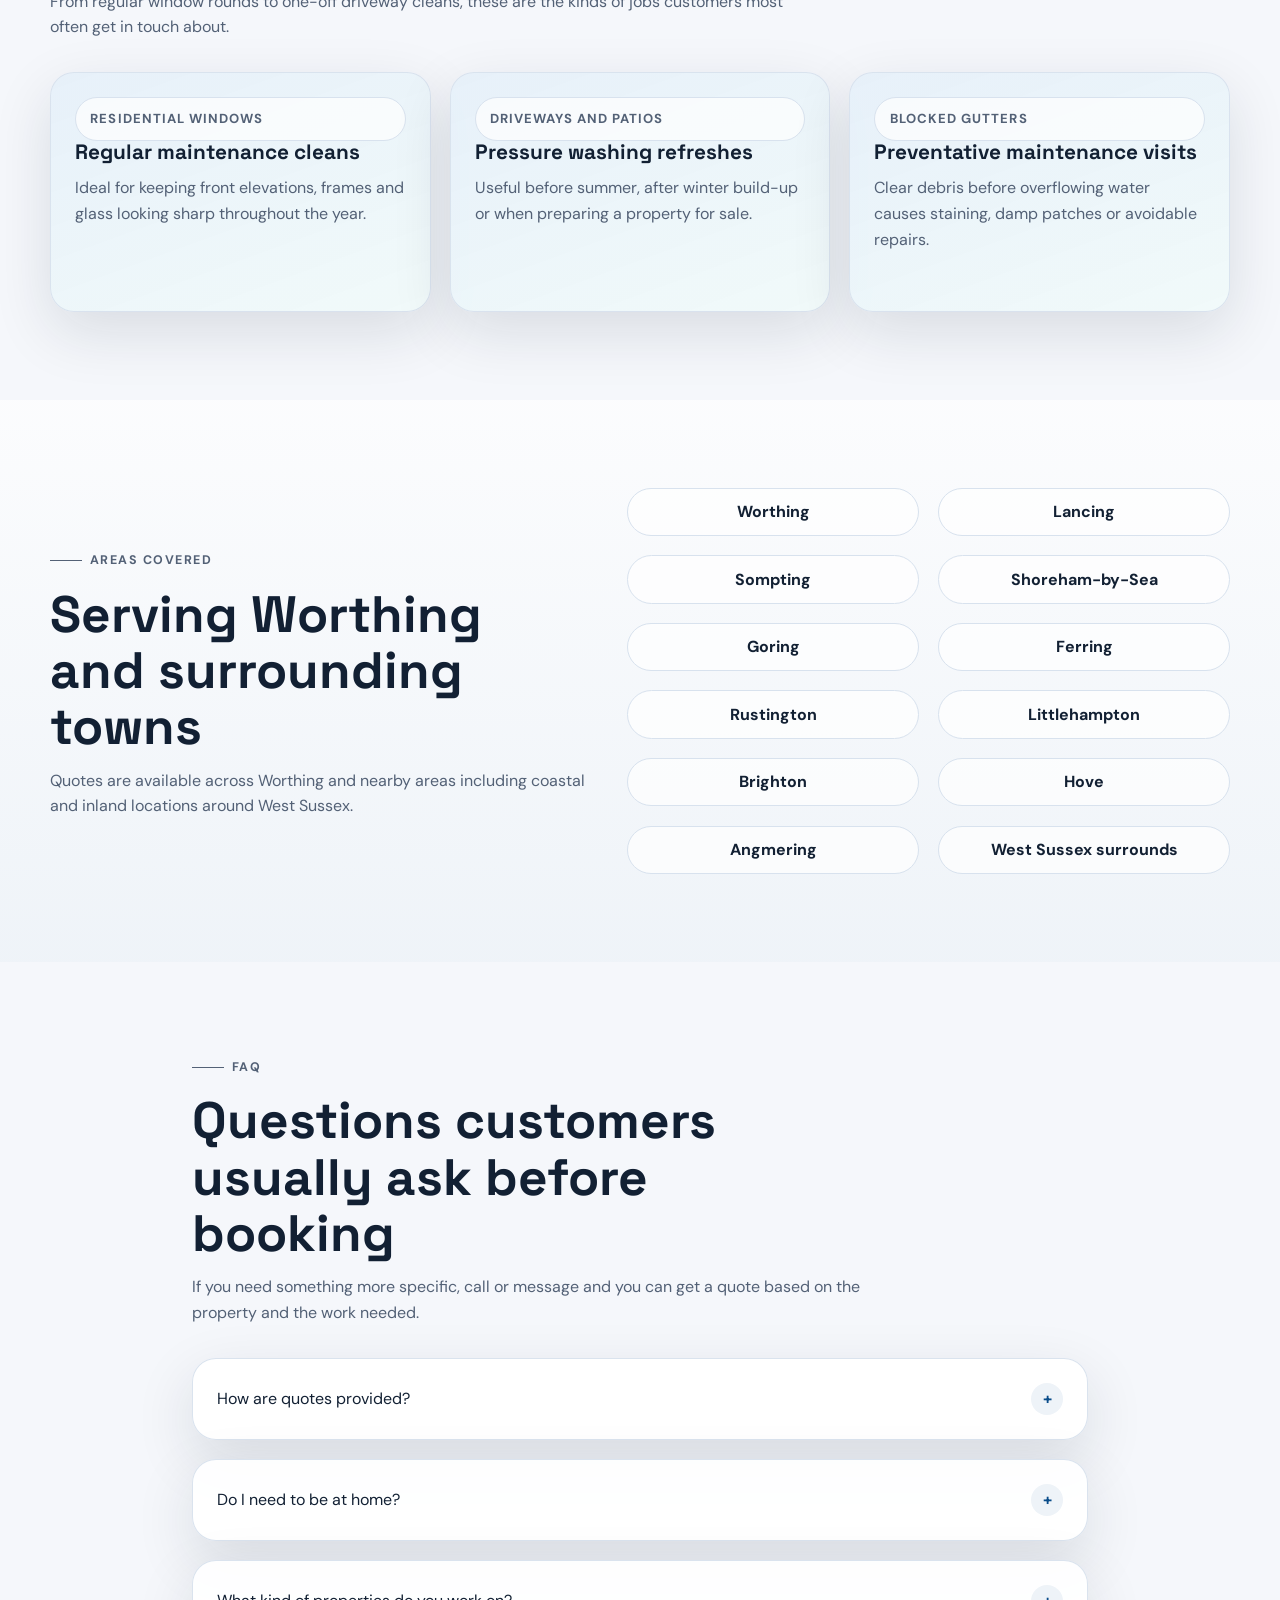
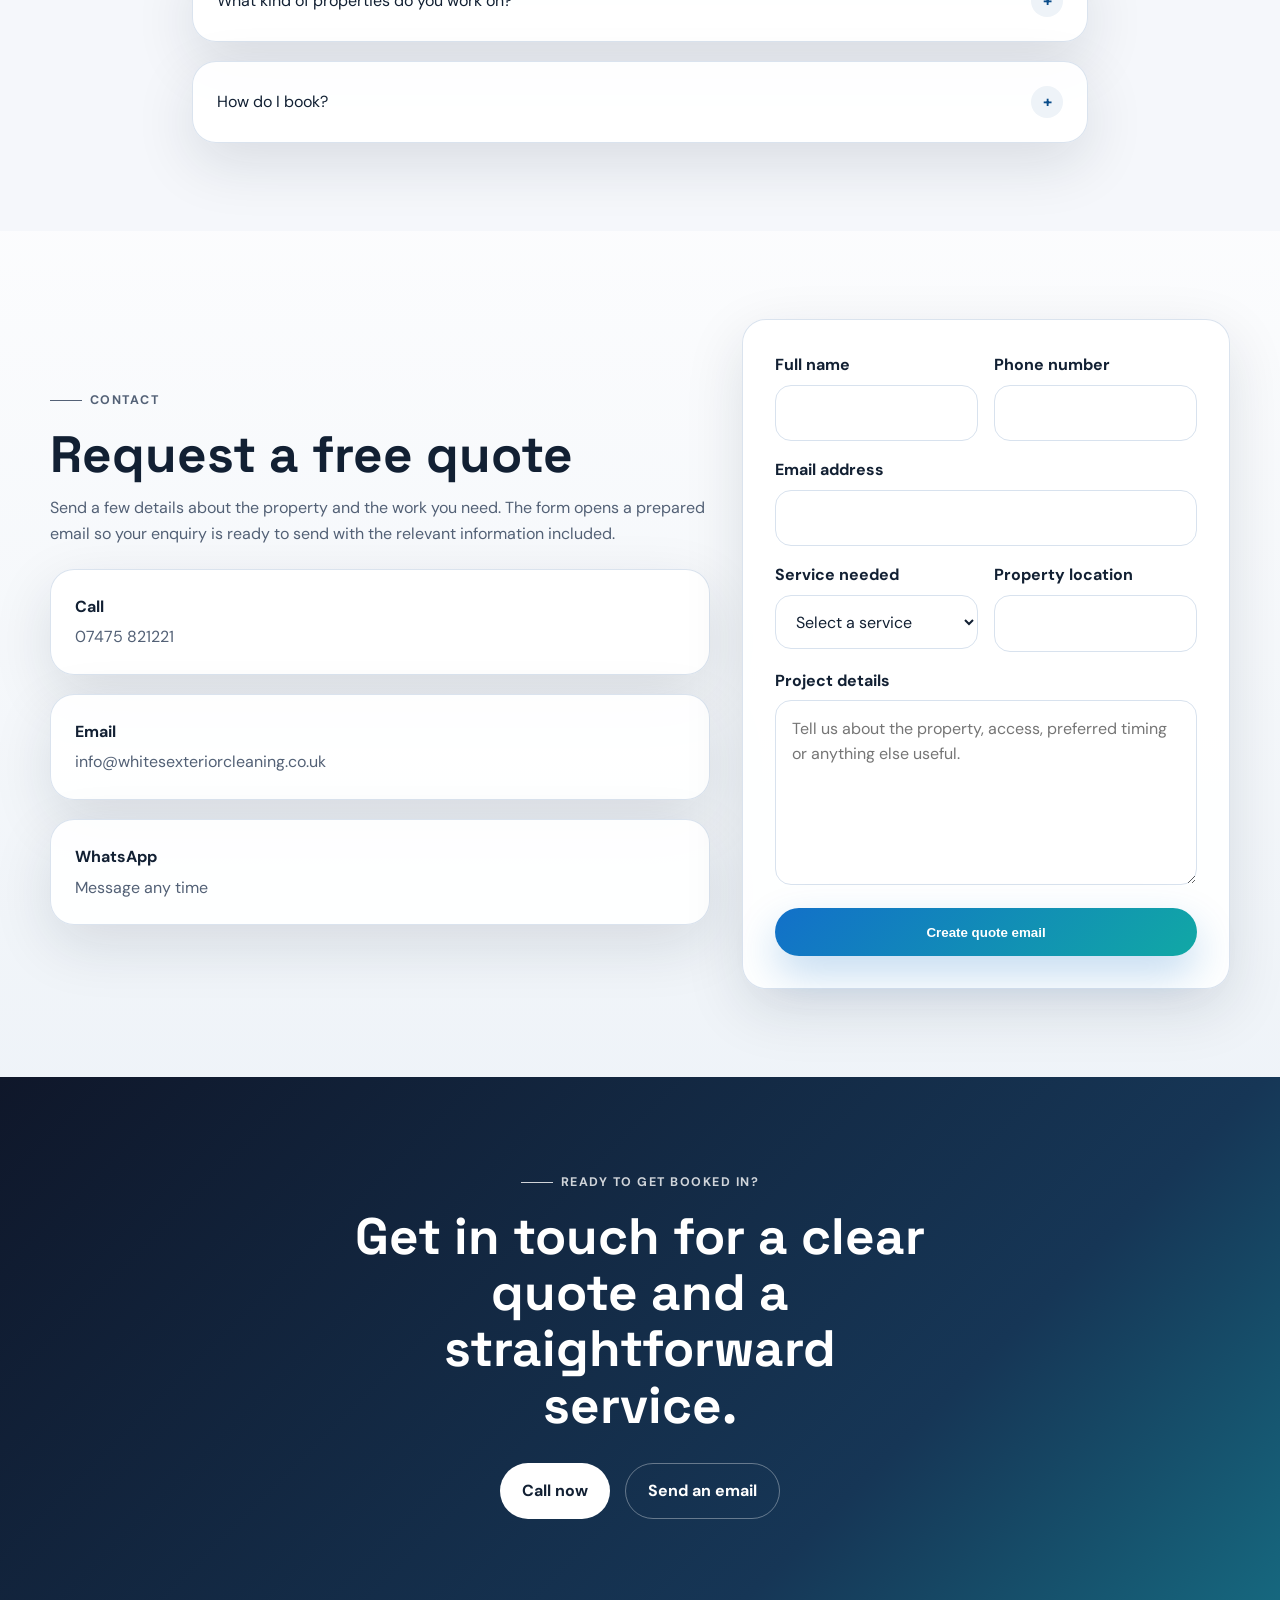
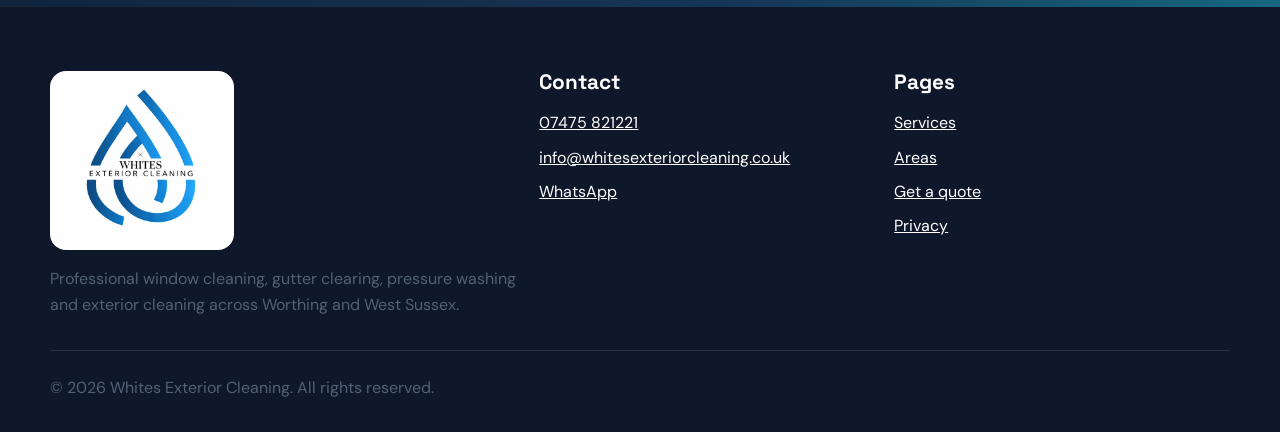
==== commit 3a5b9c35: "Update branding to use transparent logo Switch the site to the new transparent logo treatment so the" ====
--- a/index.html
+++ b/index.html
@@ -70,10 +70,6 @@
         <div class="container nav-shell">
             <a class="brand" href="#top" aria-label="Whites Exterior Cleaning home">
                 <img class="brand-logo" src="assets/logo.png" alt="">
-                <span class="brand-text">
-                    <strong>Whites Exterior Cleaning</strong>
-                    <span>Worthing and West Sussex</span>
-                </span>
             </a>
 
             <button class="menu-toggle" type="button" aria-expanded="false" aria-controls="site-nav" aria-label="Open navigation">
@@ -422,12 +418,8 @@
     <footer class="site-footer">
         <div class="container footer-grid">
             <div>
-                <a class="brand brand-footer" href="#top">
+                <a class="brand brand-footer" href="#top" aria-label="Whites Exterior Cleaning home">
                     <img class="brand-logo" src="assets/logo.png" alt="">
-                    <span class="brand-text">
-                        <strong>Whites Exterior Cleaning</strong>
-                        <span>Worthing and West Sussex</span>
-                    </span>
                 </a>
                 <p>Professional window cleaning, gutter clearing, pressure washing and exterior cleaning across Worthing and West Sussex.</p>
             </div>
--- a/styles.css
+++ b/styles.css
@@ -111,15 +111,14 @@
 .brand {
     display: inline-flex;
     align-items: center;
-    gap: 0.9rem;
     text-decoration: none;
     min-width: 0;
 }
 
 .brand-logo {
-    width: 4.2rem;
-    height: 4.2rem;
-    object-fit: contain;
+    width: 10.5rem;
+    height: auto;
+    display: block;
     flex: 0 0 auto;
 }
 
@@ -609,8 +608,10 @@
 }
 
 .brand-footer .brand-logo {
-    width: 4.8rem;
-    height: 4.8rem;
+    width: 11.5rem;
+    padding: 0.55rem 0.7rem;
+    border-radius: 1rem;
+    background: #ffffff;
 }
 
 .brand-footer .brand-text strong,
@@ -721,13 +722,8 @@
         min-height: 4.8rem;
     }
 
-    .brand-text span {
-        display: none;
-    }
-
     .brand-logo {
-        width: 3.5rem;
-        height: 3.5rem;
+        width: 8.5rem;
     }
 
     .hero-actions,
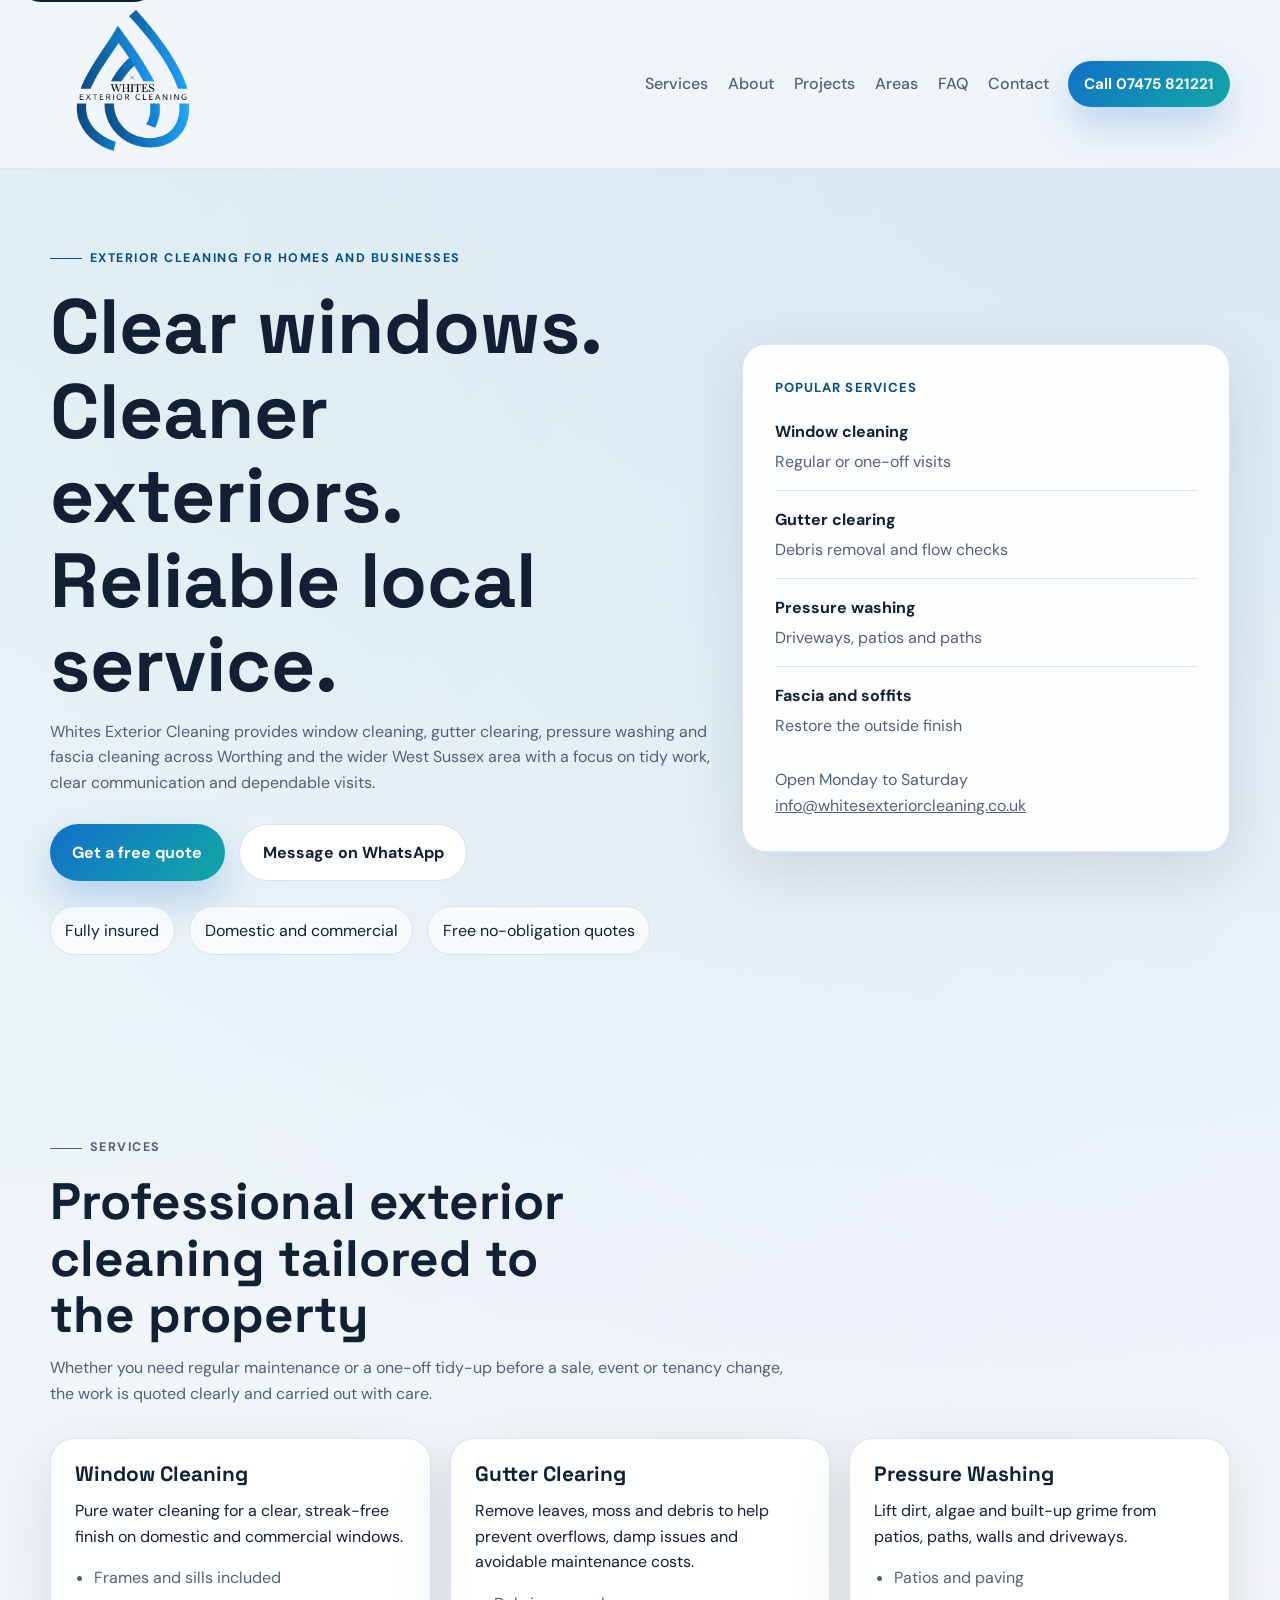
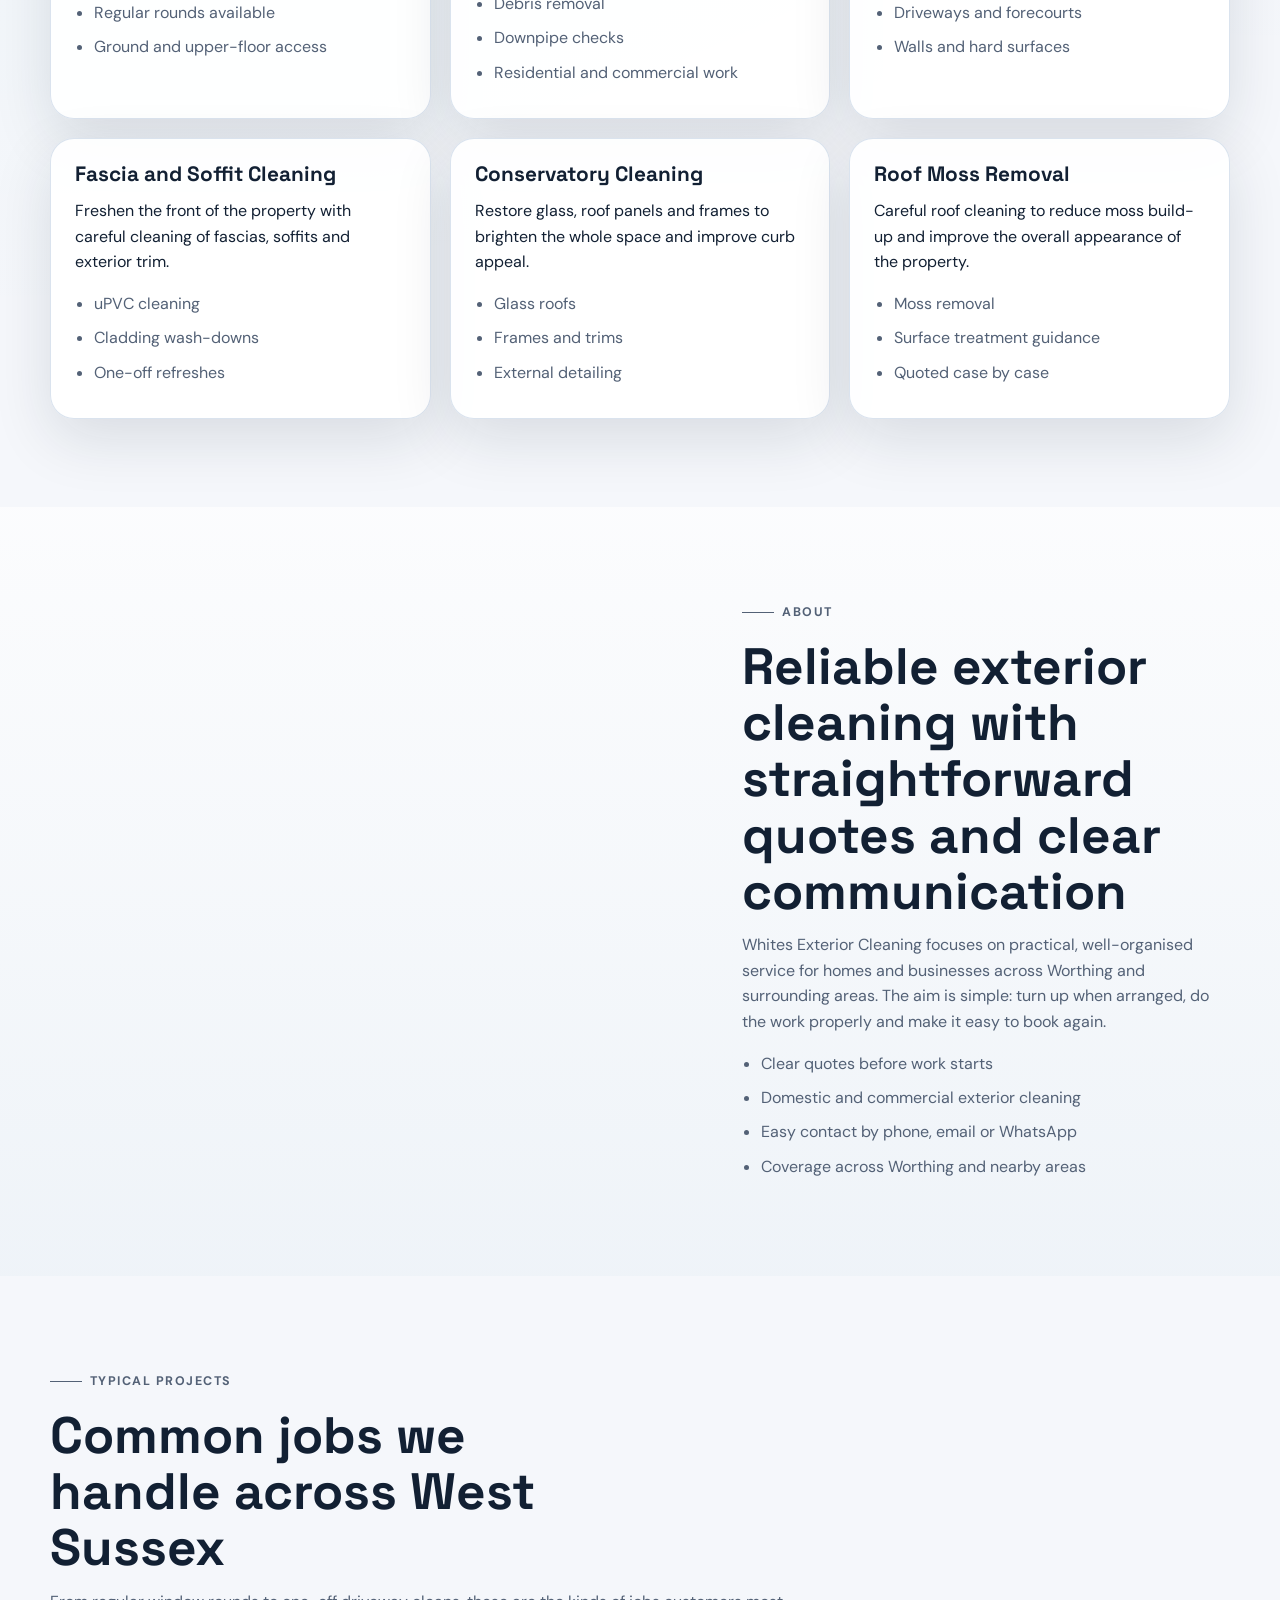
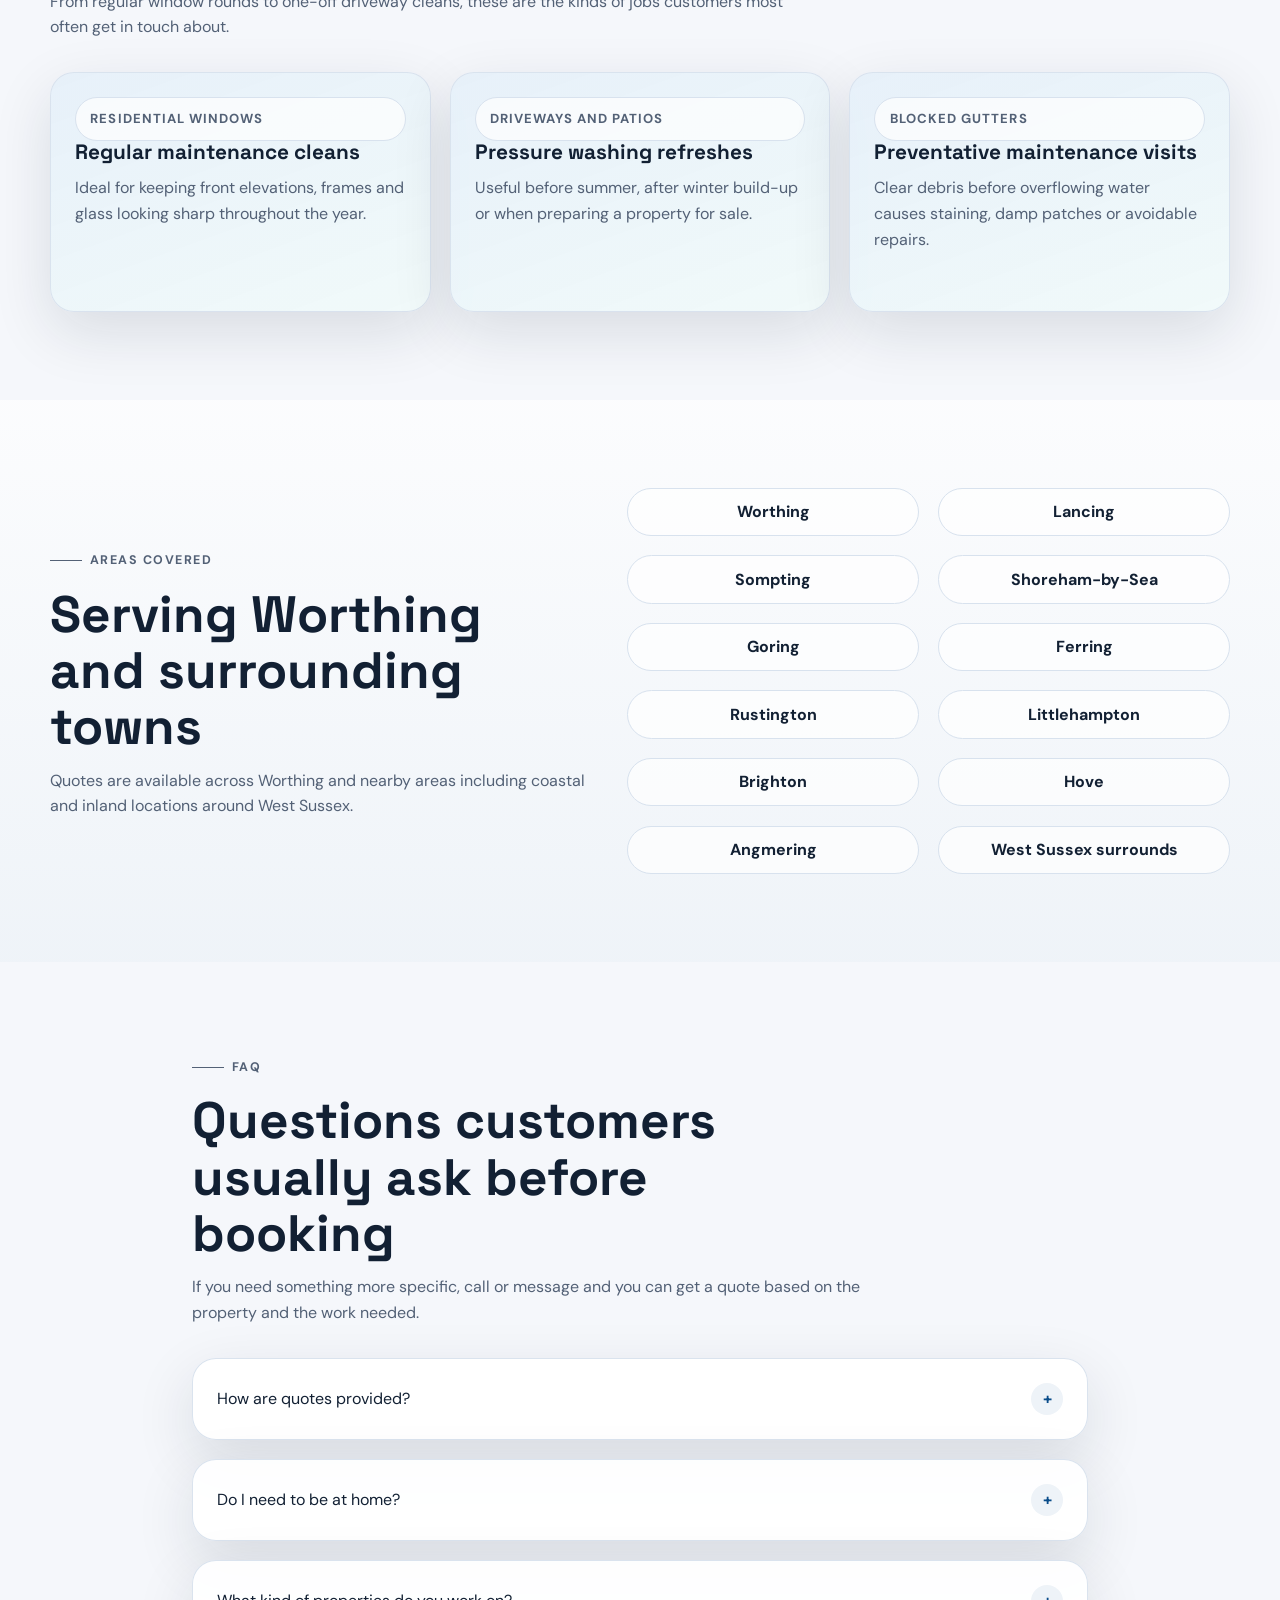
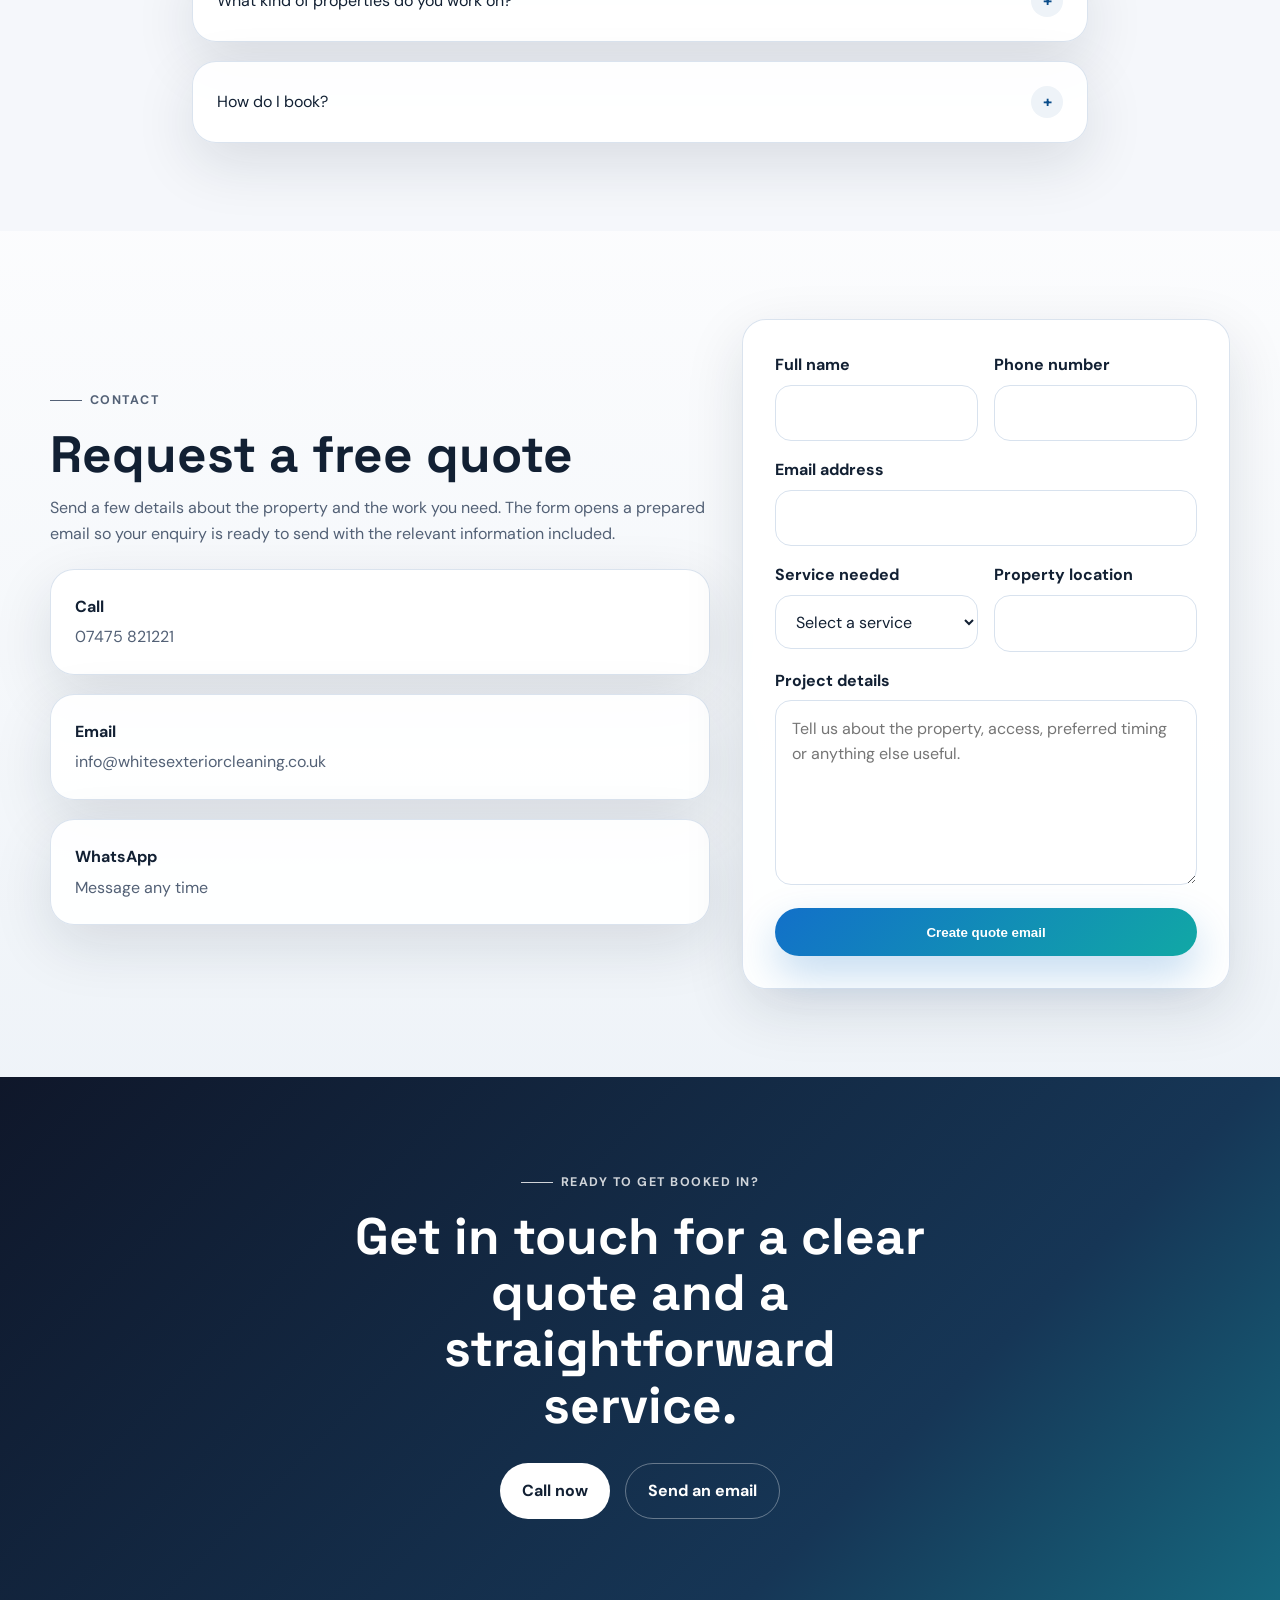
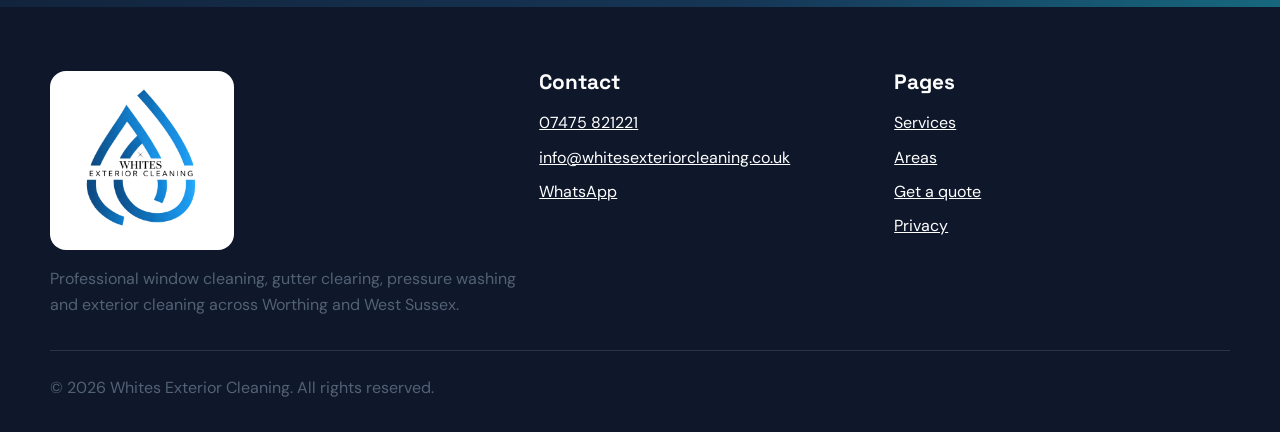
==== commit 054acc03: "Bust cached branding assets Swap the site to new logo and favicon filenames so Cloudflare Pages and " ====
--- a/index.html
+++ b/index.html
@@ -10,8 +10,8 @@
     <meta name="author" content="Whites Exterior Cleaning">
     <meta name="theme-color" content="#0f172a">
     <link rel="canonical" href="https://whitesexteriorcleaning.co.uk/">
-    <link rel="icon" href="assets/favicon.png" type="image/png">
-    <link rel="apple-touch-icon" href="assets/apple-touch-icon.png">
+    <link rel="icon" href="assets/favicon-transparent.png" type="image/png">
+    <link rel="apple-touch-icon" href="assets/apple-touch-icon-transparent.png">
     <link rel="manifest" href="site.webmanifest">
     <link rel="preconnect" href="https://fonts.googleapis.com">
     <link rel="preconnect" href="https://fonts.gstatic.com" crossorigin>
@@ -32,7 +32,7 @@
         "@context": "https://schema.org",
         "@type": "LocalBusiness",
         "name": "Whites Exterior Cleaning",
-        "image": "https://whitesexteriorcleaning.co.uk/assets/logo.png",
+        "image": "https://whitesexteriorcleaning.co.uk/assets/logo-transparent.png",
         "url": "https://whitesexteriorcleaning.co.uk/",
         "telephone": "+447475821221",
         "email": "info@whitesexteriorcleaning.co.uk",
@@ -69,7 +69,7 @@
     <header class="site-header" id="top">
         <div class="container nav-shell">
             <a class="brand" href="#top" aria-label="Whites Exterior Cleaning home">
-                <img class="brand-logo" src="assets/logo.png" alt="">
+                <img class="brand-logo" src="assets/logo-transparent.png" alt="">
             </a>
 
             <button class="menu-toggle" type="button" aria-expanded="false" aria-controls="site-nav" aria-label="Open navigation">
@@ -419,7 +419,7 @@
         <div class="container footer-grid">
             <div>
                 <a class="brand brand-footer" href="#top" aria-label="Whites Exterior Cleaning home">
-                    <img class="brand-logo" src="assets/logo.png" alt="">
+                    <img class="brand-logo" src="assets/logo-transparent.png" alt="">
                 </a>
                 <p>Professional window cleaning, gutter clearing, pressure washing and exterior cleaning across Worthing and West Sussex.</p>
             </div>
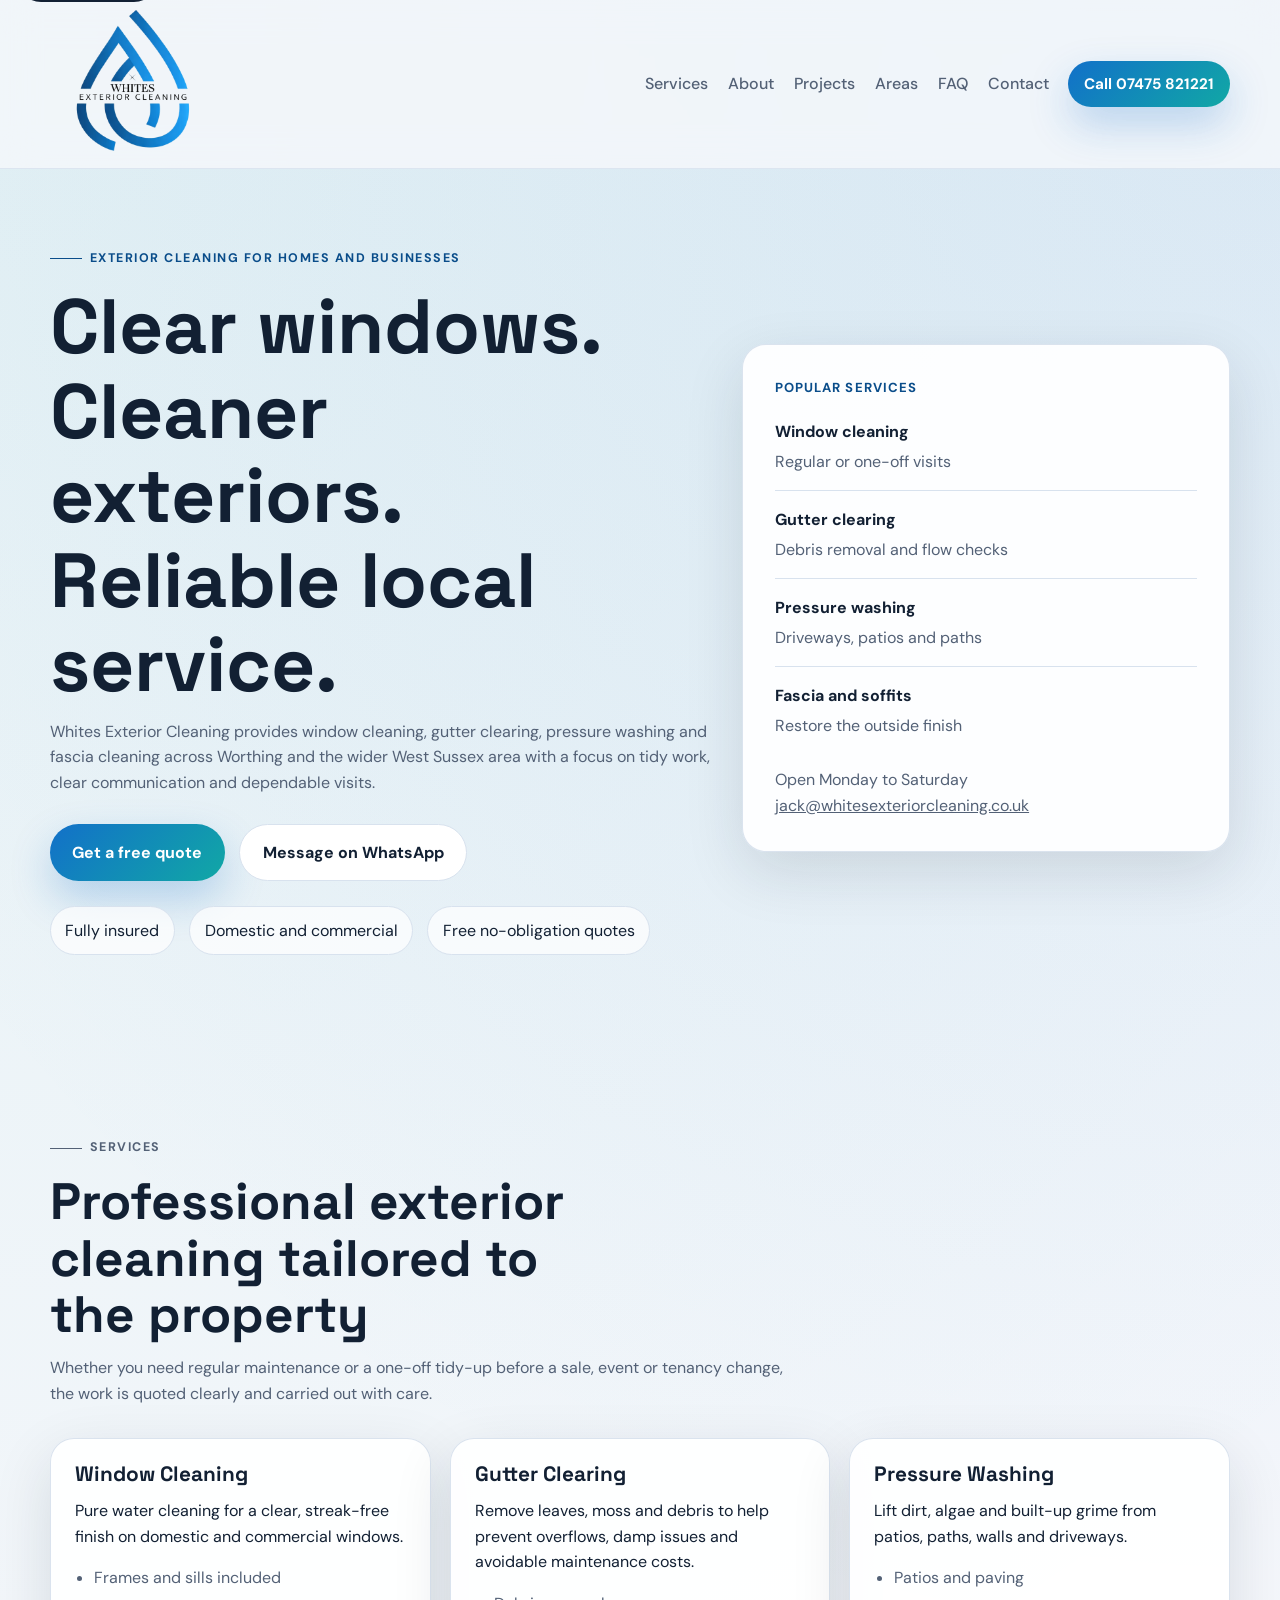
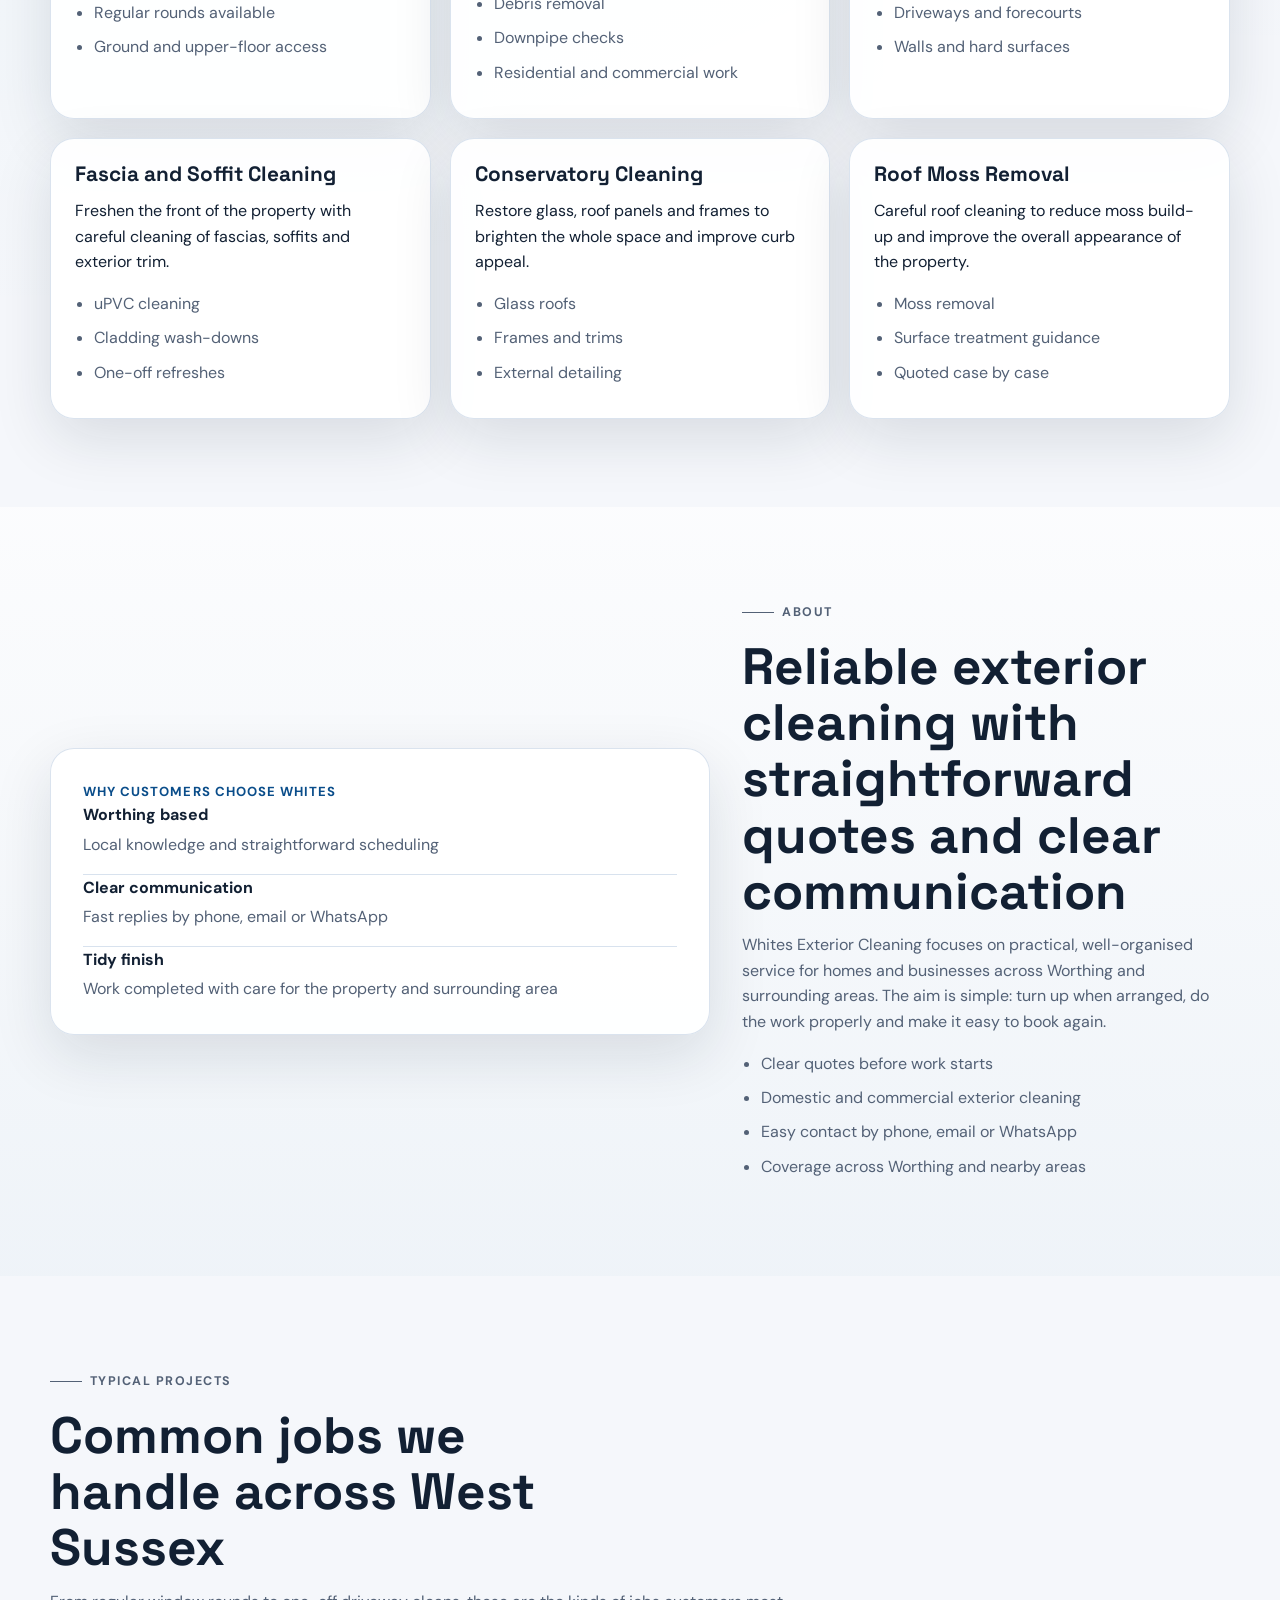
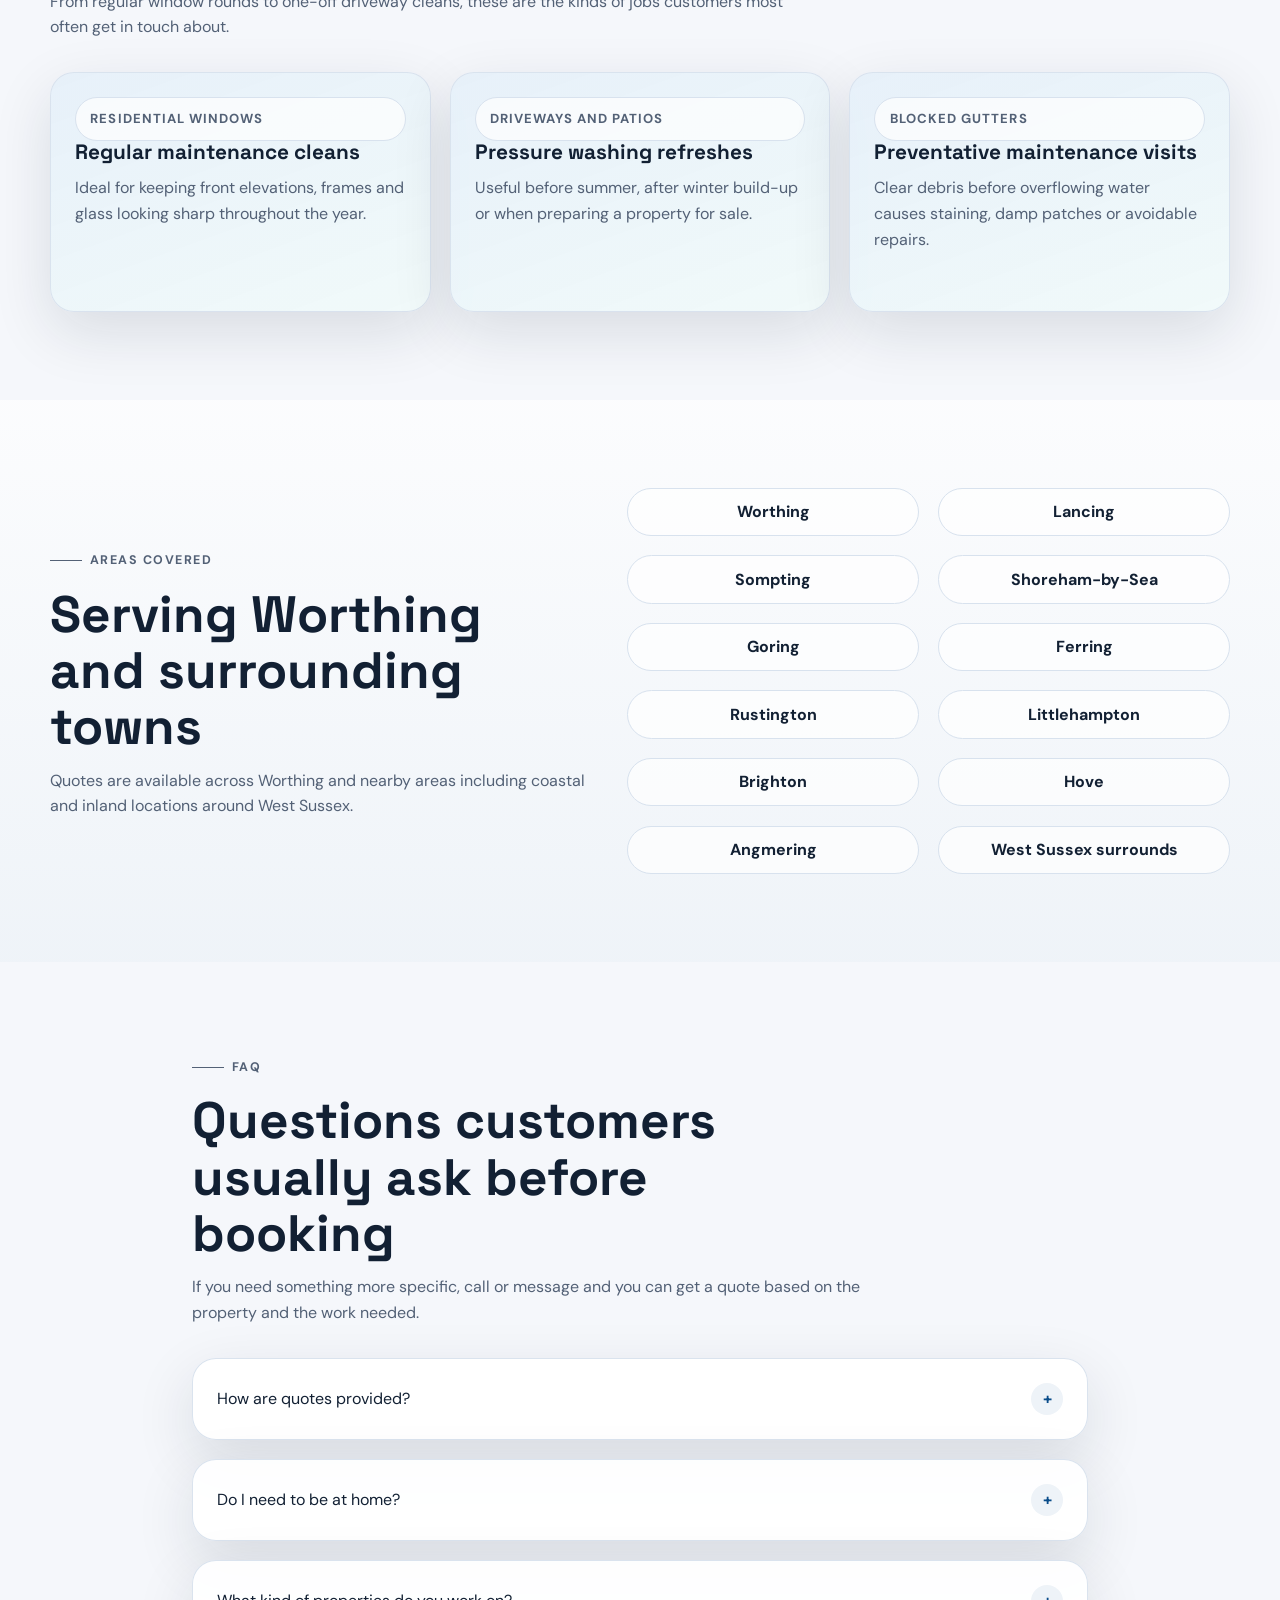
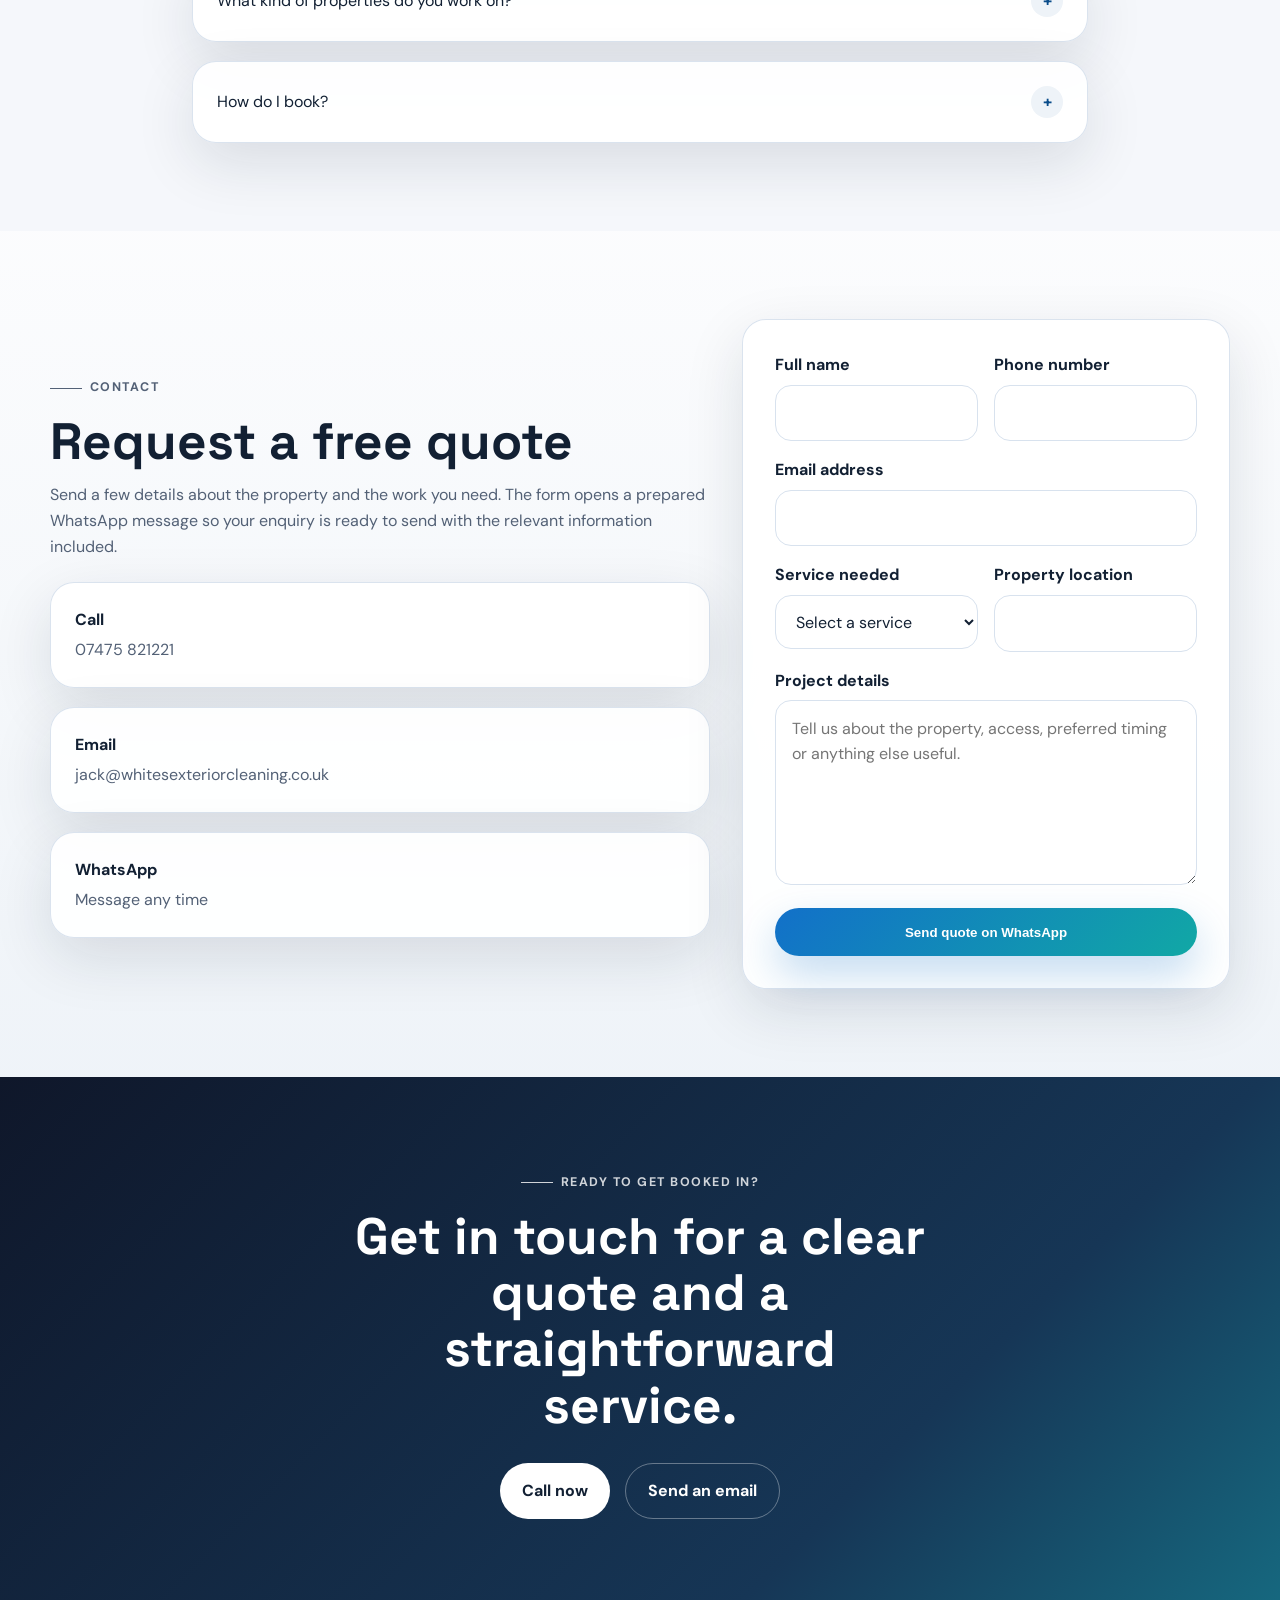
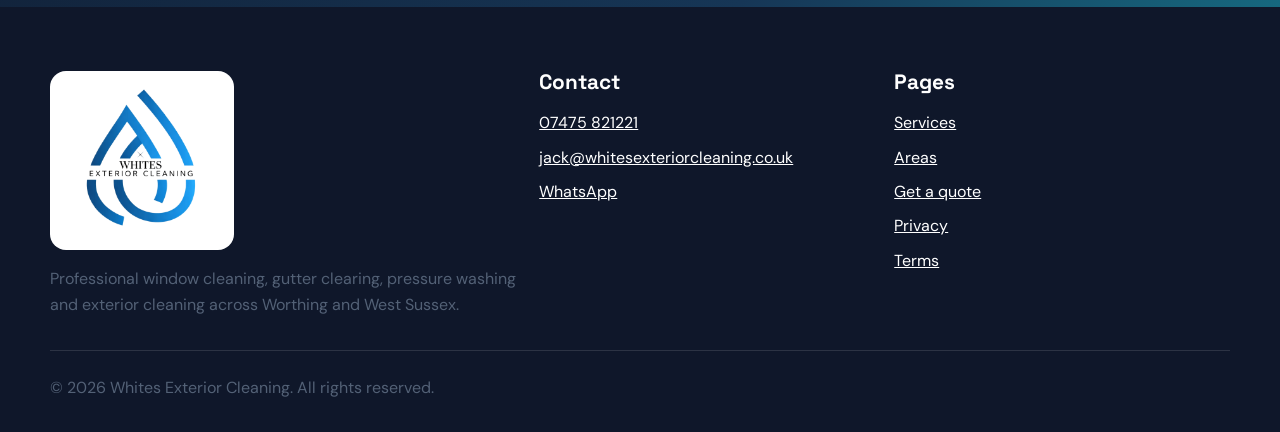
==== commit ba1c6505: "Refine contact flow, navigation, and legal pages" ====
--- a/index.html
+++ b/index.html
@@ -35,7 +35,7 @@
         "image": "https://whitesexteriorcleaning.co.uk/assets/logo-transparent.png",
         "url": "https://whitesexteriorcleaning.co.uk/",
         "telephone": "+447475821221",
-        "email": "info@whitesexteriorcleaning.co.uk",
+        "email": "jack@whitesexteriorcleaning.co.uk",
         "priceRange": "GBP",
         "address": {
             "@type": "PostalAddress",
@@ -121,7 +121,7 @@
                         </ul>
                         <div class="panel-note">
                             <p>Open Monday to Saturday</p>
-                            <a href="mailto:info@whitesexteriorcleaning.co.uk">info@whitesexteriorcleaning.co.uk</a>
+                            <a href="mailto:jack@whitesexteriorcleaning.co.uk">jack@whitesexteriorcleaning.co.uk</a>
                         </div>
                     </div>
                 </aside>
@@ -324,7 +324,7 @@
                             <span class="faq-symbol" aria-hidden="true">+</span>
                         </button>
                         <div class="faq-answer">
-                            <p>You can call directly, send a WhatsApp message, email the business or use the contact form below to create a pre-filled quote email.</p>
+                            <p>You can call directly, send a WhatsApp message, email the business or use the contact form below to create a pre-filled WhatsApp message.</p>
                         </div>
                     </article>
                 </div>
@@ -336,15 +336,15 @@
                 <div class="contact-copy reveal">
                     <p class="eyebrow">Contact</p>
                     <h2>Request a free quote</h2>
-                    <p>Send a few details about the property and the work you need. The form opens a prepared email so your enquiry is ready to send with the relevant information included.</p>
+                    <p>Send a few details about the property and the work you need. The form opens a prepared WhatsApp message so your enquiry is ready to send with the relevant information included.</p>
                     <div class="contact-cards">
                         <a class="contact-card" href="tel:07475821221">
                             <strong>Call</strong>
                             <span>07475 821221</span>
                         </a>
-                        <a class="contact-card" href="mailto:info@whitesexteriorcleaning.co.uk">
+                        <a class="contact-card" href="mailto:jack@whitesexteriorcleaning.co.uk">
                             <strong>Email</strong>
-                            <span>info@whitesexteriorcleaning.co.uk</span>
+                            <span>jack@whitesexteriorcleaning.co.uk</span>
                         </a>
                         <a class="contact-card" href="https://wa.me/447475821221" target="_blank" rel="noreferrer">
                             <strong>WhatsApp</strong>
@@ -354,7 +354,7 @@
                 </div>
 
                 <div class="form-card reveal">
-                    <form id="contact-form" data-recipient="info@whitesexteriorcleaning.co.uk">
+                    <form id="contact-form" data-whatsapp="447475821221">
                         <div class="form-row">
                             <div>
                                 <label for="name">Full name</label>
@@ -396,8 +396,8 @@
                             <textarea id="message" name="message" rows="6" placeholder="Tell us about the property, access, preferred timing or anything else useful."></textarea>
                         </div>
 
-                        <button class="button" type="submit">Create quote email</button>
-                        <p class="form-note" id="contact-note" hidden>If your email app does not open, email <a href="mailto:info@whitesexteriorcleaning.co.uk">info@whitesexteriorcleaning.co.uk</a> or use WhatsApp instead.</p>
+                        <button class="button" type="submit">Send quote on WhatsApp</button>
+                        <p class="form-note" id="contact-note" hidden>If WhatsApp does not open, call <a href="tel:07475821221">07475 821221</a> or email <a href="mailto:jack@whitesexteriorcleaning.co.uk">jack@whitesexteriorcleaning.co.uk</a>.</p>
                     </form>
                 </div>
             </div>
@@ -409,7 +409,7 @@
                 <h2>Get in touch for a clear quote and a straightforward service.</h2>
                 <div class="hero-actions cta-actions">
                     <a class="button button-light" href="tel:07475821221">Call now</a>
-                    <a class="button button-outline-light" href="mailto:info@whitesexteriorcleaning.co.uk">Send an email</a>
+                    <a class="button button-outline-light" href="mailto:jack@whitesexteriorcleaning.co.uk">Send an email</a>
                 </div>
             </div>
         </section>
@@ -427,7 +427,7 @@
                 <h3>Contact</h3>
                 <ul class="footer-list">
                     <li><a href="tel:07475821221">07475 821221</a></li>
-                    <li><a href="mailto:info@whitesexteriorcleaning.co.uk">info@whitesexteriorcleaning.co.uk</a></li>
+                    <li><a href="mailto:jack@whitesexteriorcleaning.co.uk">jack@whitesexteriorcleaning.co.uk</a></li>
                     <li><a href="https://wa.me/447475821221" target="_blank" rel="noreferrer">WhatsApp</a></li>
                 </ul>
             </div>
@@ -438,6 +438,7 @@
                     <li><a href="#areas">Areas</a></li>
                     <li><a href="#contact">Get a quote</a></li>
                     <li><a href="privacy.html">Privacy</a></li>
+                    <li><a href="terms.html">Terms</a></li>
                 </ul>
             </div>
         </div>
--- a/styles.css
+++ b/styles.css
@@ -11,6 +11,7 @@
     --shadow: 0 20px 60px rgba(18, 32, 51, 0.12);
     --radius: 24px;
     --container: 1180px;
+    --header-offset: 6.5rem;
 }
 
 * {
@@ -19,6 +20,11 @@
 
 html {
     scroll-behavior: smooth;
+    scroll-padding-top: var(--header-offset);
+}
+
+[id] {
+    scroll-margin-top: var(--header-offset);
 }
 
 body {
@@ -98,6 +104,12 @@
     backdrop-filter: blur(18px);
     background: rgba(245, 247, 251, 0.84);
     border-bottom: 1px solid rgba(216, 226, 238, 0.8);
+    transition: transform 0.28s ease, background-color 0.28s ease;
+    will-change: transform;
+}
+
+.site-header.is-hidden {
+    transform: translateY(calc(-100% - 1px));
 }
 
 .nav-shell {
@@ -714,6 +726,10 @@
 }
 
 @media (max-width: 640px) {
+    :root {
+        --header-offset: 5.8rem;
+    }
+
     .section {
         padding: 4.5rem 0;
     }
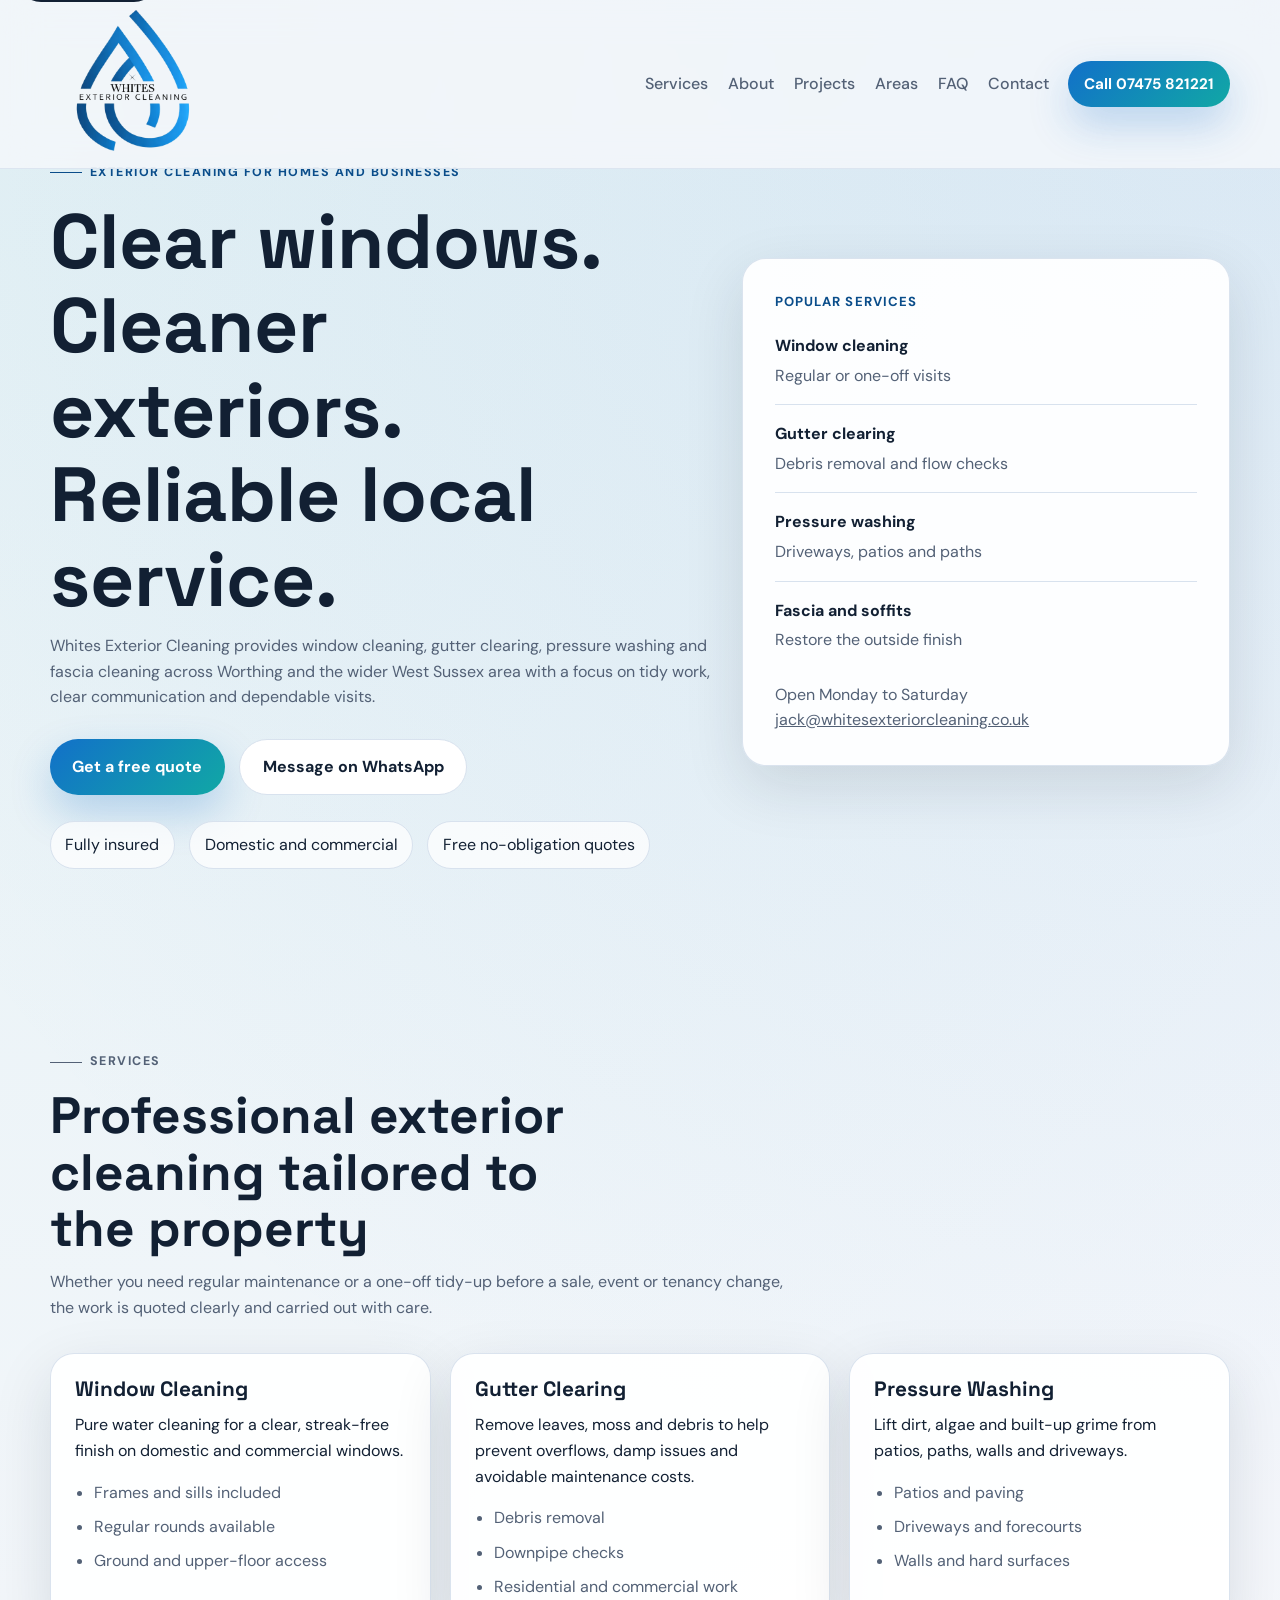
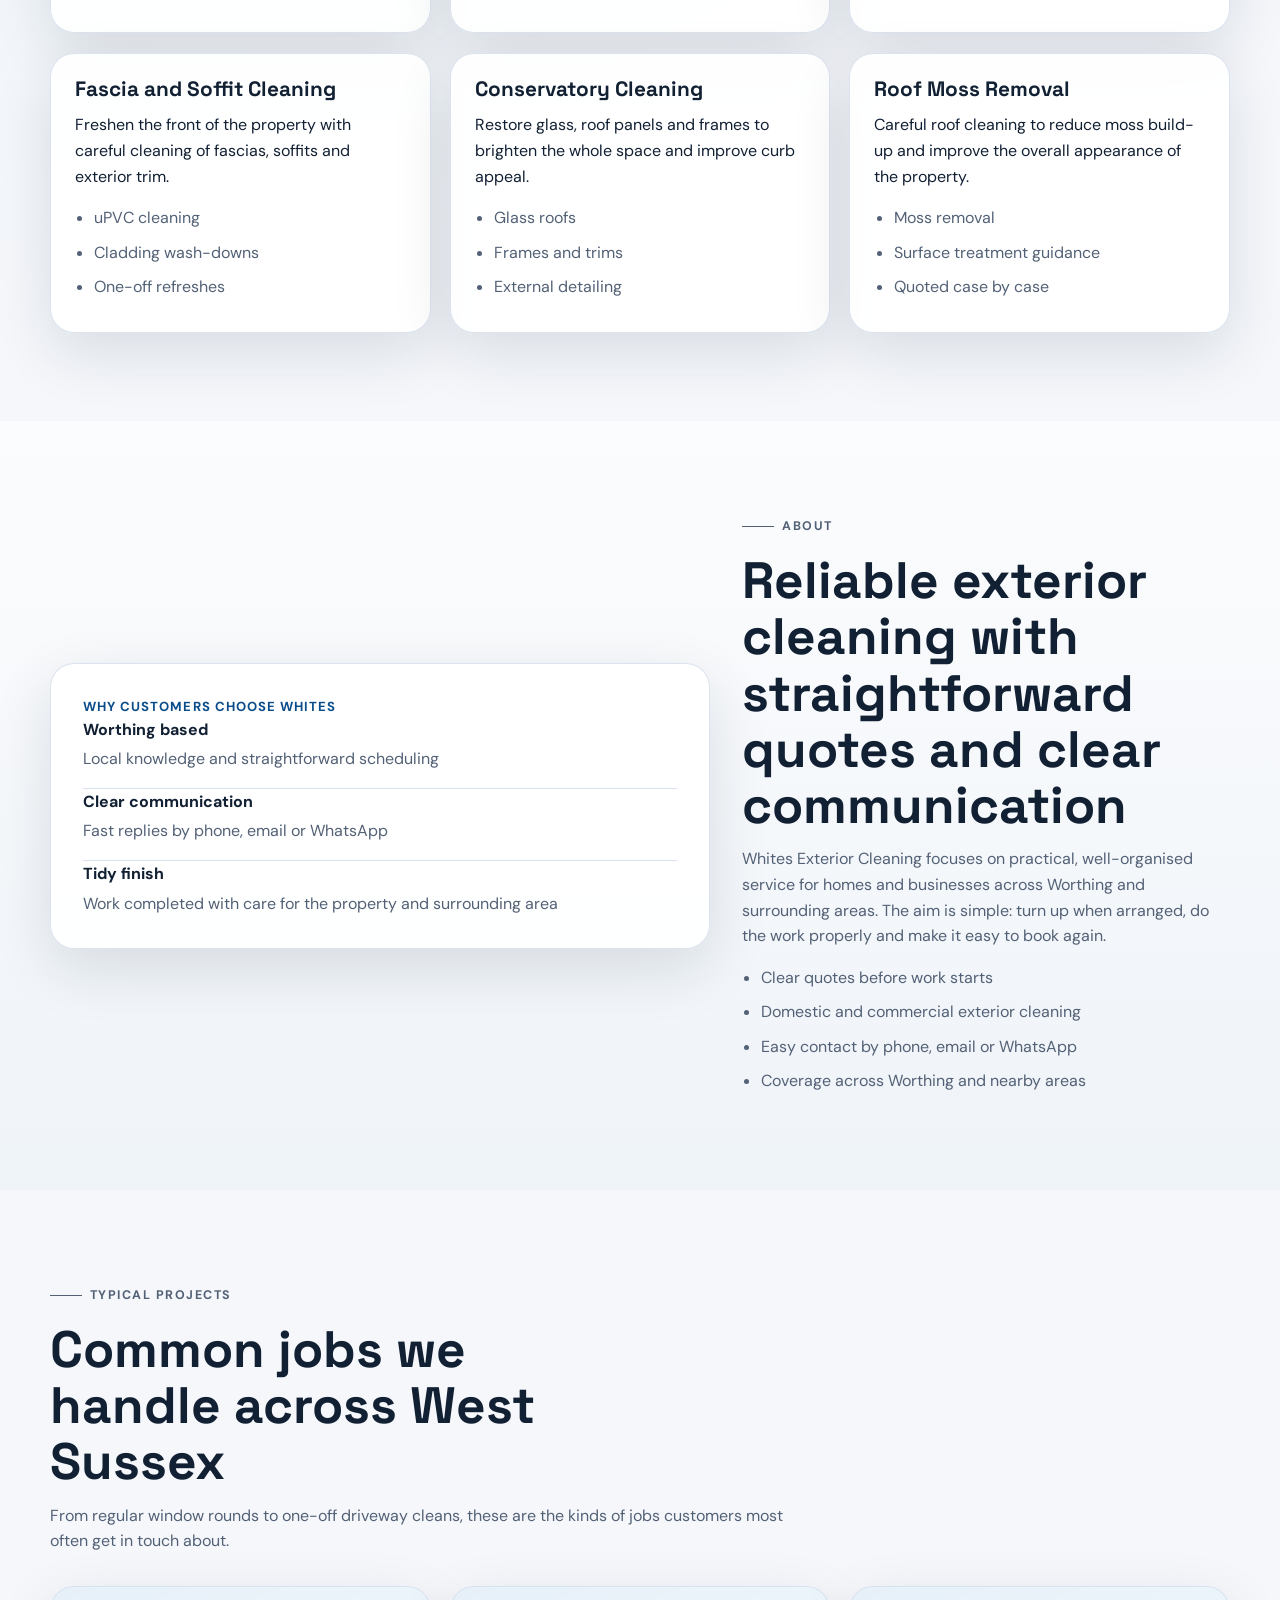
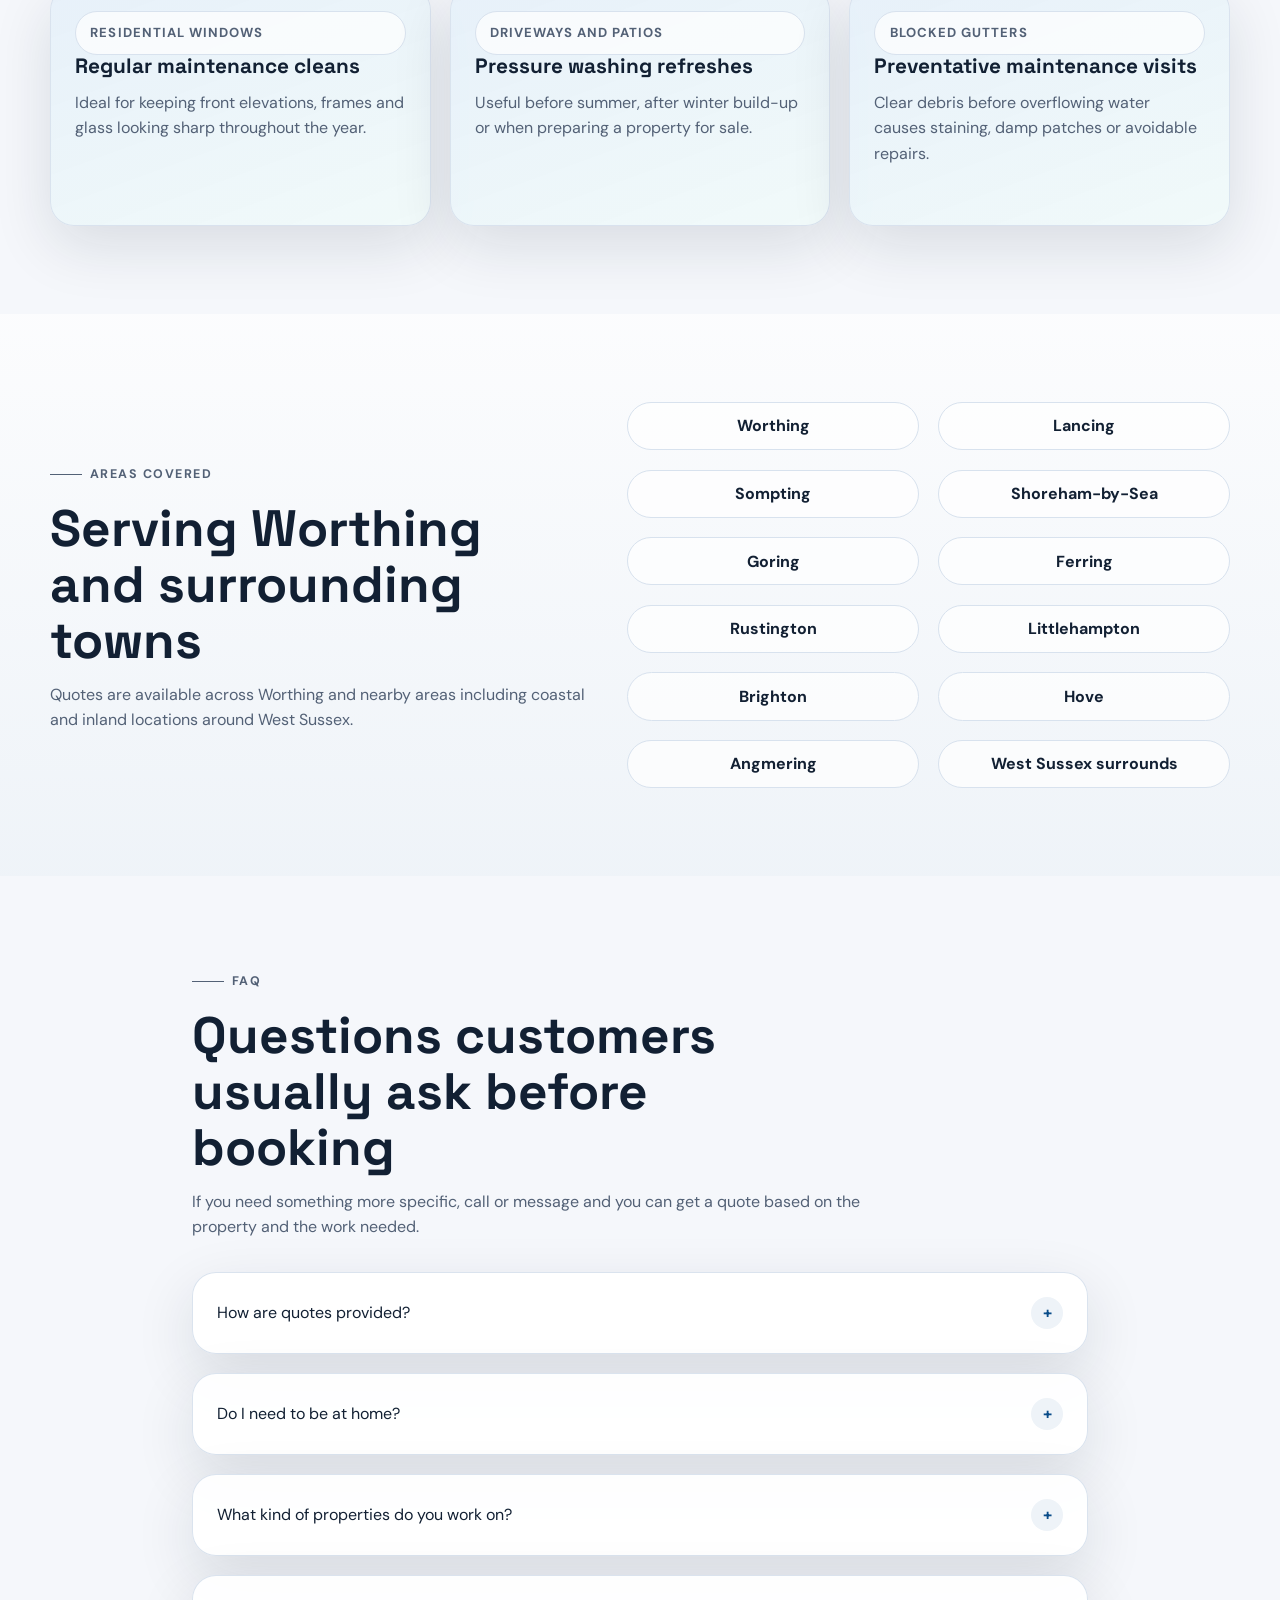
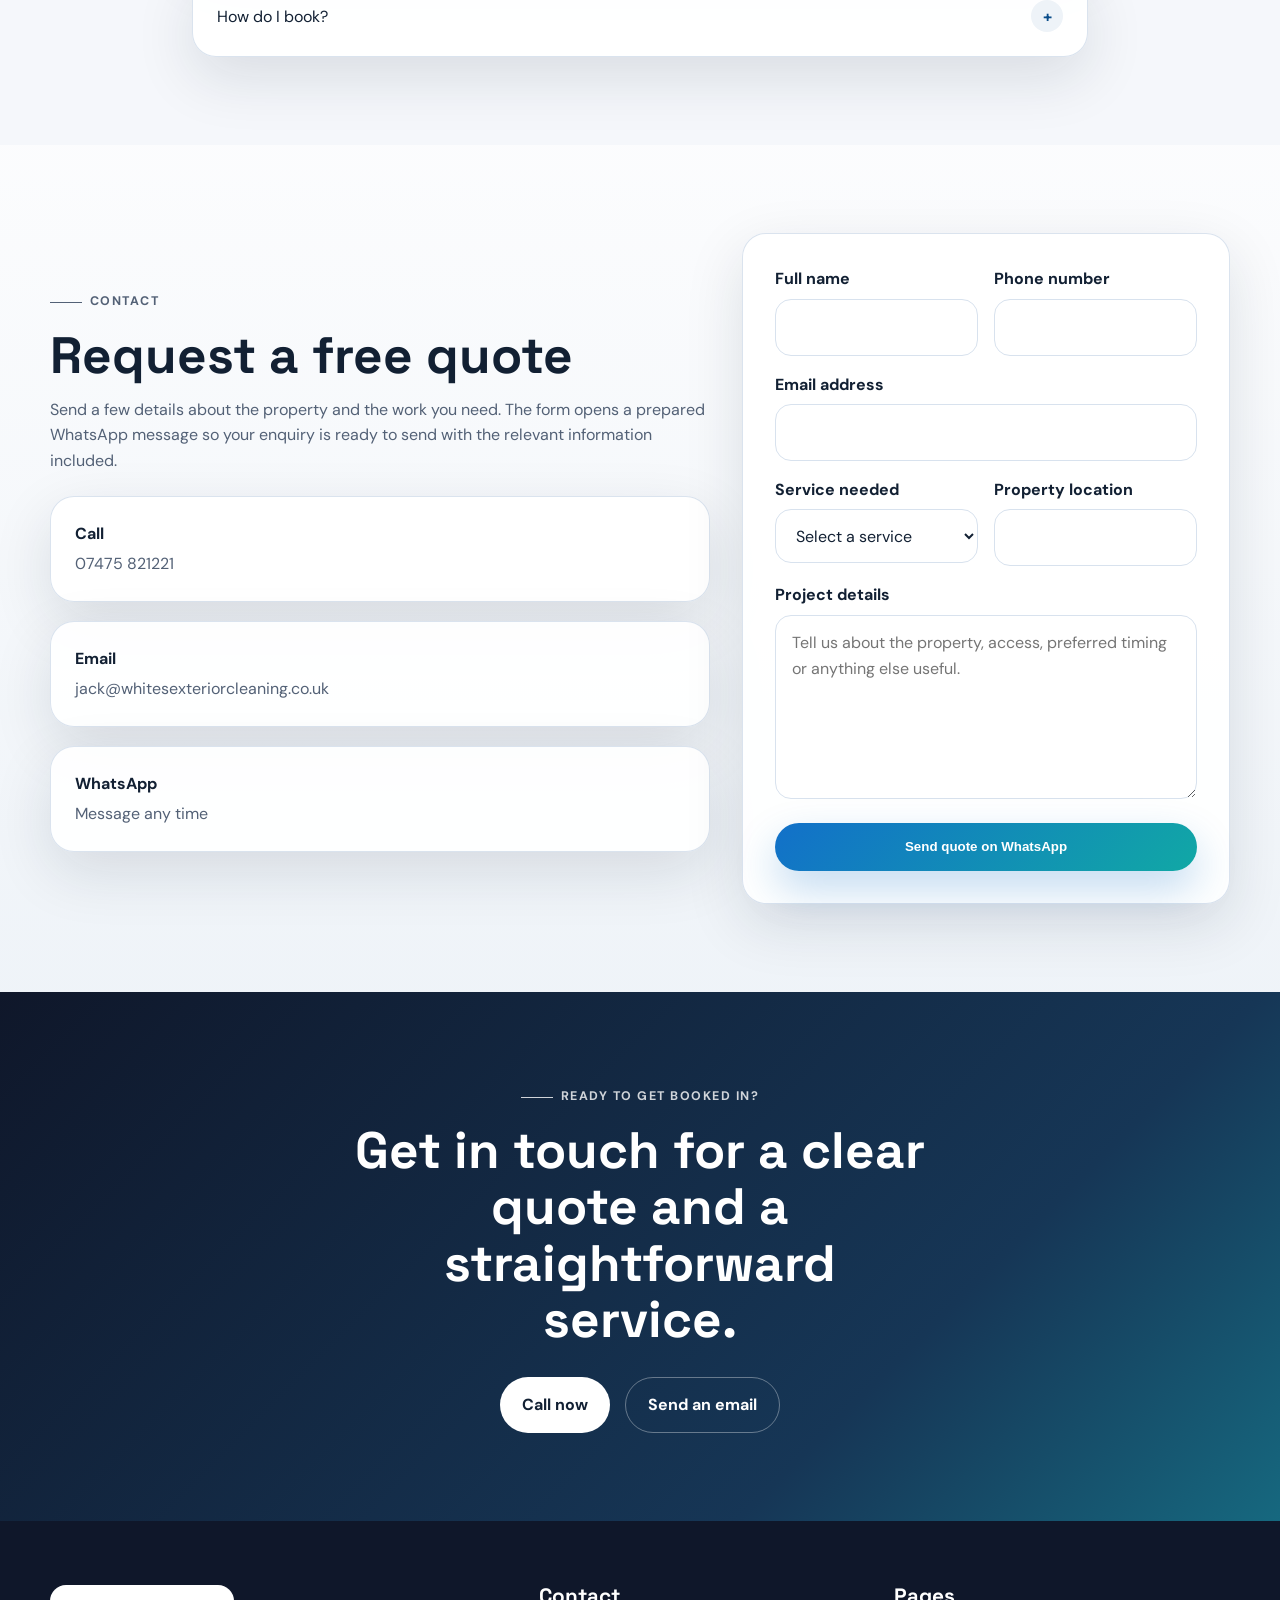
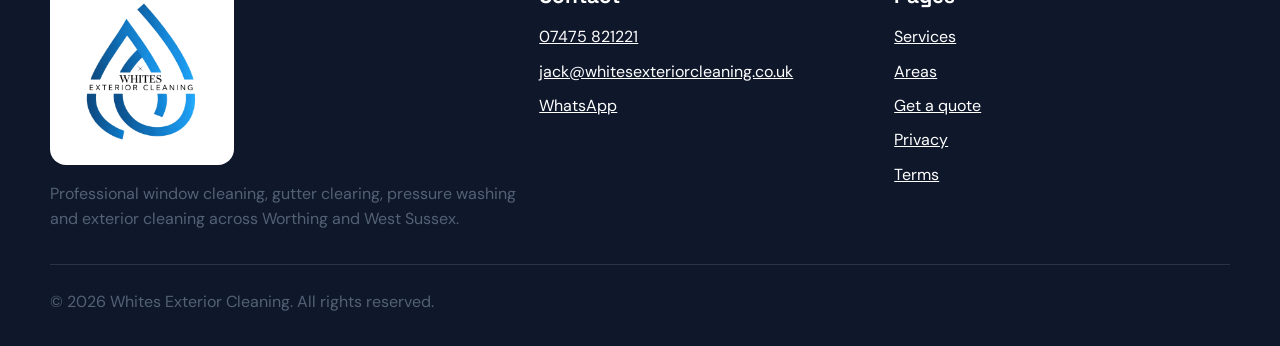
==== commit bbb4c7dd: "Fix header behavior and homepage logo links" ====
--- a/index.html
+++ b/index.html
@@ -60,15 +60,15 @@
         ]
     }
     </script>
-    <link rel="stylesheet" href="styles.css">
-    <script src="script.js" defer></script>
+    <link rel="stylesheet" href="styles.css?v=20260521c">
+    <script src="script.js?v=20260521c" defer></script>
 </head>
 <body>
     <a class="skip-link" href="#main-content">Skip to content</a>
 
     <header class="site-header" id="top">
         <div class="container nav-shell">
-            <a class="brand" href="#top" aria-label="Whites Exterior Cleaning home">
+            <a class="brand" href="index.html" aria-label="Whites Exterior Cleaning home">
                 <img class="brand-logo" src="assets/logo-transparent.png" alt="">
             </a>
 
@@ -418,7 +418,7 @@
     <footer class="site-footer">
         <div class="container footer-grid">
             <div>
-                <a class="brand brand-footer" href="#top" aria-label="Whites Exterior Cleaning home">
+                <a class="brand brand-footer" href="index.html" aria-label="Whites Exterior Cleaning home">
                     <img class="brand-logo" src="assets/logo-transparent.png" alt="">
                 </a>
                 <p>Professional window cleaning, gutter clearing, pressure washing and exterior cleaning across Worthing and West Sussex.</p>
--- a/styles.css
+++ b/styles.css
@@ -11,6 +11,7 @@
     --shadow: 0 20px 60px rgba(18, 32, 51, 0.12);
     --radius: 24px;
     --container: 1180px;
+    --header-height: 5.2rem;
     --header-offset: 6.5rem;
 }
 
@@ -29,6 +30,7 @@
 
 body {
     margin: 0;
+    padding-top: var(--header-height);
     font-family: "DM Sans", sans-serif;
     color: var(--ink);
     background:
@@ -98,13 +100,15 @@
 }
 
 .site-header {
-    position: sticky;
+    position: fixed;
     top: 0;
+    left: 0;
+    right: 0;
     z-index: 20;
     backdrop-filter: blur(18px);
     background: rgba(245, 247, 251, 0.84);
     border-bottom: 1px solid rgba(216, 226, 238, 0.8);
-    transition: transform 0.28s ease, background-color 0.28s ease;
+    transition: transform 0.32s cubic-bezier(0.2, 0.8, 0.2, 1), background-color 0.28s ease;
     will-change: transform;
 }
 
@@ -117,7 +121,7 @@
     align-items: center;
     justify-content: space-between;
     gap: 1.5rem;
-    min-height: 5.2rem;
+    min-height: var(--header-height);
 }
 
 .brand {
@@ -727,15 +731,12 @@
 
 @media (max-width: 640px) {
     :root {
+        --header-height: 4.8rem;
         --header-offset: 5.8rem;
     }
 
     .section {
         padding: 4.5rem 0;
-    }
-
-    .nav-shell {
-        min-height: 4.8rem;
     }
 
     .brand-logo {
